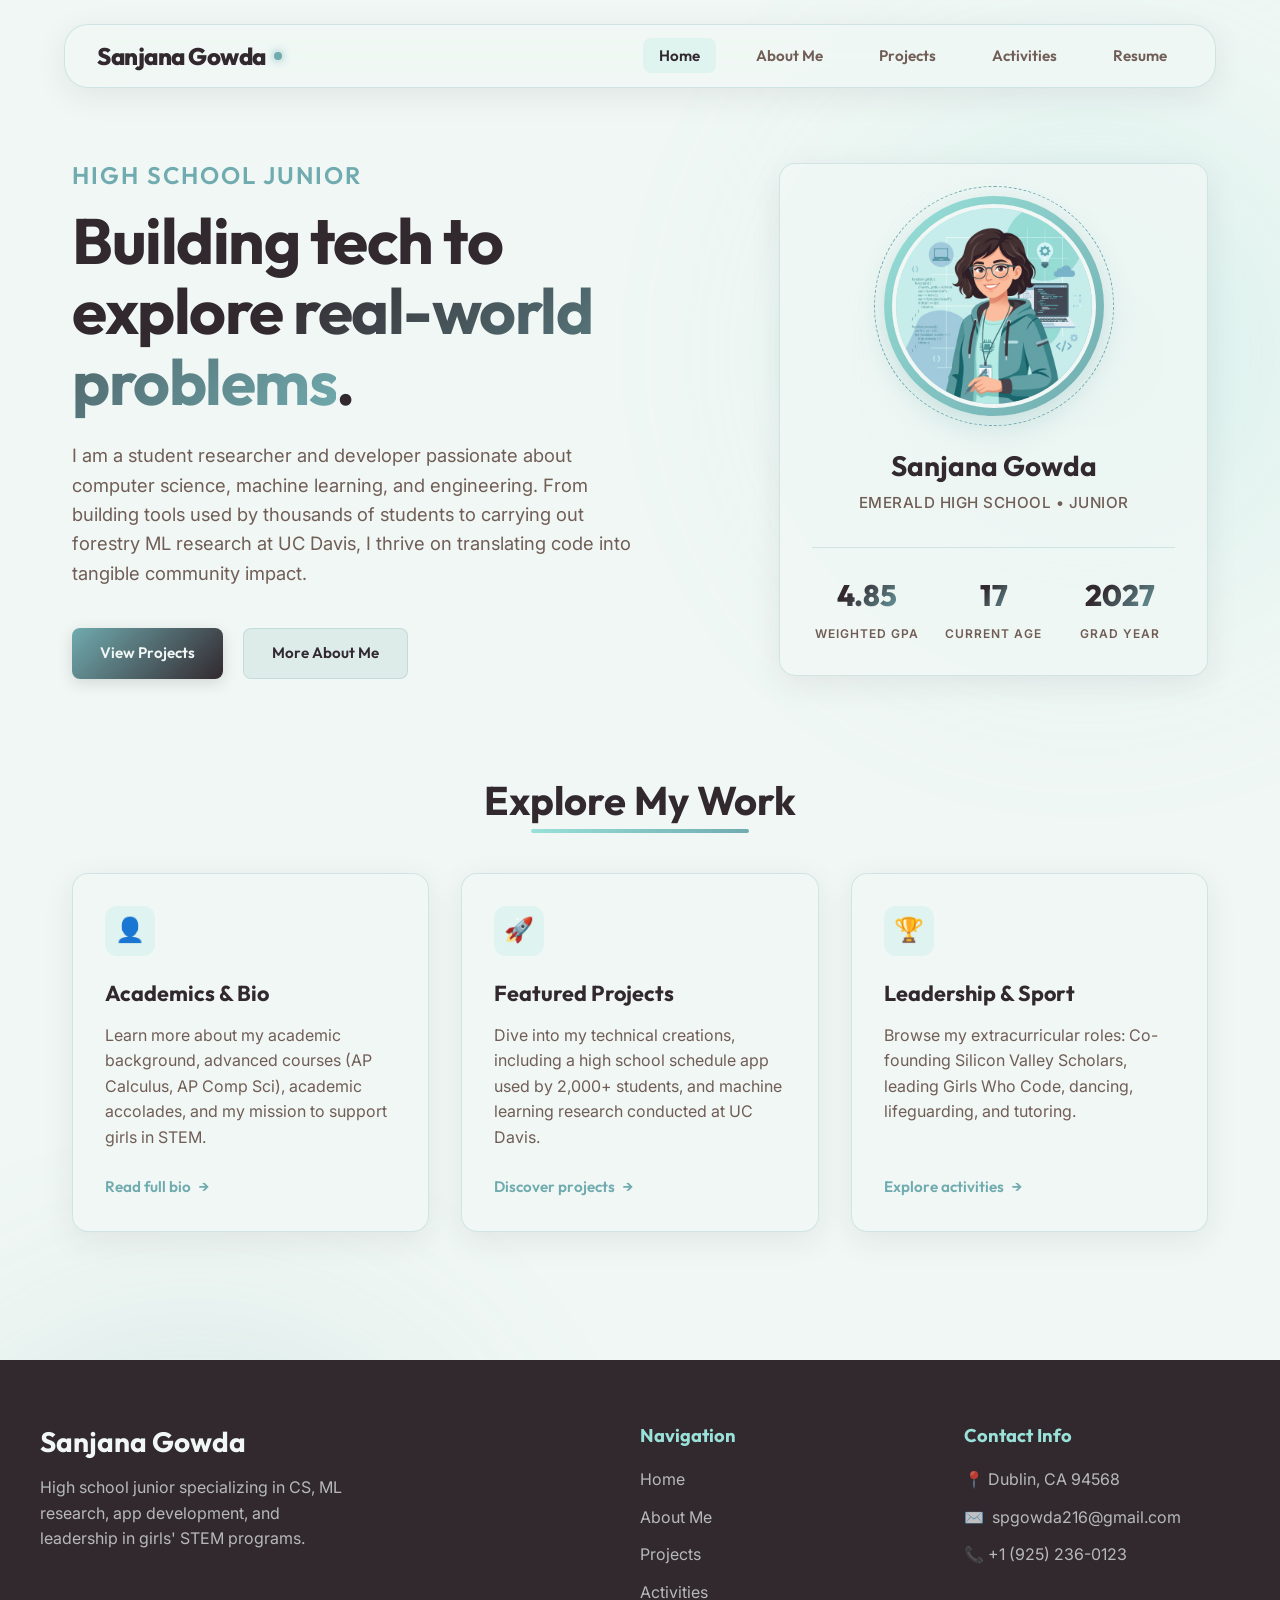
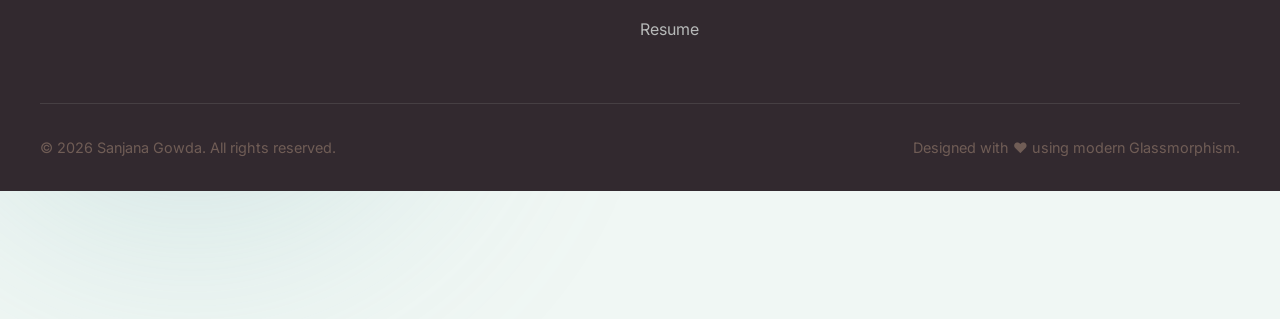
==== index.html @ c4681c08 "Initialize modern professional portfolio website with rubric-compliant pages and layout structures" ====
<!DOCTYPE html>
<html lang="en">
<head>
  <meta charset="UTF-8">
  <meta name="viewport" content="width=device-width, initial-scale=1.0">
  <title>Sanjana Gowda | Portfolio</title>
  <meta name="description" content="Sanjana Gowda's professional academic and computer science portfolio. Showcasing machine learning research, software apps, leadership, and accolades.">
  <link rel="stylesheet" href="css/style.css">
  <link rel="stylesheet" href="css/home.css">
</head>
<body>

  <!-- Navigation Bar -->
  <header class="header-nav" id="main-header">
    <a href="index.html" class="logo" id="logo-home">
      Sanjana Gowda<span class="logo-dot"></span>
    </a>
    <button class="nav-toggle" id="menu-toggle" aria-label="Toggle navigation menu">
      <span></span>
      <span></span>
      <span></span>
    </button>
    <ul class="nav-links" id="navigation-list">
      <li><a href="index.html" class="nav-link" id="nav-home">Home</a></li>
      <li><a href="about.html" class="nav-link" id="nav-about">About Me</a></li>
      <li><a href="projects.html" class="nav-link" id="nav-projects">Projects</a></li>
      <li><a href="activities.html" class="nav-link" id="nav-activities">Activities</a></li>
      <li><a href="resume.html" class="nav-link" id="nav-resume">Resume</a></li>
    </ul>
  </header>

  <!-- Main Content Container -->
  <main class="container" id="home-main-content">
    
    <!-- Hero & Stats Section -->
    <section class="hero-section animate-fade-in" id="hero-block">
      <div class="hero-content">
        <h2>High School Junior</h2>
        <h1>Building tech to explore <span>real-world problems</span>.</h1>
        <p class="hero-desc">
          I am a student researcher and developer passionate about computer science, machine learning, and engineering. From building tools used by thousands of students to carrying out forestry ML research at UC Davis, I thrive on translating code into tangible community impact.
        </p>
        <div class="hero-actions">
          <a href="projects.html" class="btn btn-primary" id="btn-explore-projects">View Projects</a>
          <a href="about.html" class="btn btn-secondary" id="btn-learn-about">More About Me</a>
        </div>
      </div>
      
      <div class="profile-showcase">
        <div class="glass-card profile-card" id="profile-details-card">
          <div class="profile-img-container">
            <img src="assets/avatar.png" alt="Sanjana Gowda" class="profile-img" id="img-avatar">
          </div>
          <h3 class="profile-title" id="txt-profile-name">Sanjana Gowda</h3>
          <p class="profile-subtitle" id="txt-profile-school">EMERALD HIGH SCHOOL • JUNIOR</p>
          
          <!-- Key Stats for Rubric Compliance -->
          <div class="stats-grid" id="profile-stats-container">
            <div class="stat-item">
              <span class="stat-val" id="stat-gpa">4.85</span>
              <span class="stat-label">Weighted GPA</span>
            </div>
            <div class="stat-item">
              <span class="stat-val" id="stat-age">17</span>
              <span class="stat-label">Current Age</span>
            </div>
            <div class="stat-item">
              <span class="stat-val" id="stat-grad">2027</span>
              <span class="stat-label">Grad Year</span>
            </div>
          </div>
        </div>
      </div>
    </section>

    <!-- Quick Sections Overview (Feature Cards) -->
    <section class="feature-section animate-fade-in" id="overview-grid-block" style="animation-delay: 0.2s;">
      <h2 class="section-title" id="overview-header">Explore My Work</h2>
      <div class="feature-grid">
        
        <!-- About Me Pathway Card -->
        <div class="glass-card feature-card" id="card-path-about">
          <div class="feature-icon">👤</div>
          <h3>Academics & Bio</h3>
          <p>
            Learn more about my academic background, advanced courses (AP Calculus, AP Comp Sci), academic accolades, and my mission to support girls in STEM.
          </p>
          <a href="about.html" class="feature-link" id="link-path-about">Read full bio <span>&rarr;</span></a>
        </div>

        <!-- Projects Pathway Card -->
        <div class="glass-card feature-card" id="card-path-projects">
          <div class="feature-icon">🚀</div>
          <h3>Featured Projects</h3>
          <p>
            Dive into my technical creations, including a high school schedule app used by 2,000+ students, and machine learning research conducted at UC Davis.
          </p>
          <a href="projects.html" class="feature-link" id="link-path-projects">Discover projects <span>&rarr;</span></a>
        </div>

        <!-- Activities Pathway Card -->
        <div class="glass-card feature-card" id="card-path-activities">
          <div class="feature-icon">🏆</div>
          <h3>Leadership & Sport</h3>
          <p>
            Browse my extracurricular roles: Co-founding Silicon Valley Scholars, leading Girls Who Code, dancing, lifeguarding, and tutoring.
          </p>
          <a href="activities.html" class="feature-link" id="link-path-activities">Explore activities <span>&rarr;</span></a>
        </div>

      </div>
    </section>

  </main>

  <!-- Footer Section -->
  <footer class="footer" id="main-footer">
    <div class="footer-content">
      <div class="footer-brand">
        <h3>Sanjana Gowda</h3>
        <p>High school junior specializing in CS, ML research, app development, and leadership in girls' STEM programs.</p>
      </div>
      <div class="footer-links">
        <h4>Navigation</h4>
        <ul>
          <li><a href="index.html">Home</a></li>
          <li><a href="about.html">About Me</a></li>
          <li><a href="projects.html">Projects</a></li>
          <li><a href="activities.html">Activities</a></li>
          <li><a href="resume.html">Resume</a></li>
        </ul>
      </div>
      <div class="footer-contact">
        <h4>Contact Info</h4>
        <p>📍 Dublin, CA 94568</p>
        <p>✉️ <a href="mailto:spgowda216@gmail.com">spgowda216@gmail.com</a></p>
        <p>📞 +1 (925) 236-0123</p>
      </div>
    </div>
    <div class="footer-bottom">
      <p>&copy; 2026 Sanjana Gowda. All rights reserved.</p>
      <p>Designed with ❤️ using modern Glassmorphism.</p>
    </div>
  </footer>

  <script src="js/main.js"></script>
</body>
</html>
---- css/style.css ----
@import url('https://fonts.googleapis.com/css2?family=Inter:wght@300;400;500;600;700&family=Outfit:wght@300;400;500;600;700;800&family=Fira+Code:wght@400;500&display=swap');

:root {
  /* Design Tokens from User Color Palette */
  --shadow-grey: #32292F;
  --pearl-aqua: #99E1D9;
  --mint-cream: #F0F7F4;
  --tropical-teal: #70ABAF;
  --taupe-grey: #705D56;

  /* Semantic Color Mapping */
  --bg-primary: var(--mint-cream);
  --bg-dark: var(--shadow-grey);
  --text-primary: var(--shadow-grey);
  --text-secondary: var(--taupe-grey);
  --text-light: var(--mint-cream);
  --accent: var(--pearl-aqua);
  --accent-dark: var(--tropical-teal);
  
  /* Glassmorphism Variables */
  --glass-bg: rgba(240, 247, 244, 0.75);
  --glass-bg-hover: rgba(240, 247, 244, 0.9);
  --glass-border: rgba(112, 171, 175, 0.25);
  --glass-shadow: rgba(50, 41, 47, 0.08);
  --card-shadow: 0 8px 32px 0 var(--glass-shadow);
  
  /* Layout & Animation Variables */
  --max-width: 1200px;
  --radius-sm: 8px;
  --radius-md: 16px;
  --radius-lg: 24px;
  --transition: all 0.35s cubic-bezier(0.25, 0.8, 0.25, 1);
  --transition-fast: all 0.2s ease;
}

/* Base Reset & Styles */
*, *::before, *::after {
  box-sizing: border-box;
  margin: 0;
  padding: 0;
}

html {
  scroll-behavior: smooth;
  font-size: 16px;
}

body {
  font-family: 'Inter', sans-serif;
  background-color: var(--bg-primary);
  color: var(--text-primary);
  min-height: 100vh;
  line-height: 1.6;
  overflow-x: hidden;
  position: relative;
}

/* Ambient Radial Background Blobs */
body::before, body::after {
  content: '';
  position: absolute;
  width: 50vw;
  height: 50vw;
  border-radius: 50%;
  z-index: -2;
  filter: blur(120px);
  opacity: 0.45;
  pointer-events: none;
}

body::before {
  top: -10vw;
  right: -10vw;
  background: radial-gradient(circle, var(--pearl-aqua) 0%, transparent 70%);
}

body::after {
  bottom: -10vw;
  left: -10vw;
  background: radial-gradient(circle, var(--tropical-teal) 0%, transparent 70%);
}

/* Typography */
h1, h2, h3, h4, h5, h6 {
  font-family: 'Outfit', sans-serif;
  color: var(--text-primary);
  font-weight: 700;
  line-height: 1.25;
}

p {
  color: var(--text-secondary);
  font-weight: 400;
}

a {
  color: inherit;
  text-decoration: none;
  transition: var(--transition-fast);
}

/* Reusable Glass Card Component */
.glass-card {
  background: var(--glass-bg);
  backdrop-filter: blur(16px);
  -webkit-backdrop-filter: blur(16px);
  border: 1px solid var(--glass-border);
  border-radius: var(--radius-md);
  box-shadow: var(--card-shadow);
  padding: 2rem;
  transition: var(--transition);
}

.glass-card:hover {
  transform: translateY(-5px);
  border-color: rgba(112, 171, 175, 0.4);
  box-shadow: 0 12px 40px 0 rgba(50, 41, 47, 0.12);
  background: var(--glass-bg-hover);
}

/* Glass Header / Navigation */
.header-nav {
  position: fixed;
  top: 1.5rem;
  left: 50%;
  transform: translateX(-50%);
  width: 90%;
  max-width: var(--max-width);
  z-index: 1000;
  background: rgba(240, 247, 244, 0.65);
  backdrop-filter: blur(20px);
  -webkit-backdrop-filter: blur(20px);
  border: 1px solid var(--glass-border);
  border-radius: var(--radius-lg);
  box-shadow: var(--card-shadow);
  padding: 0.75rem 2rem;
  display: flex;
  justify-content: space-between;
  align-items: center;
  transition: var(--transition);
}

.header-nav.scrolled {
  top: 0.75rem;
  padding: 0.5rem 1.5rem;
  background: rgba(240, 247, 244, 0.85);
  box-shadow: 0 10px 30px rgba(50, 41, 47, 0.1);
}

.logo {
  font-family: 'Outfit', sans-serif;
  font-size: 1.5rem;
  font-weight: 800;
  letter-spacing: -0.5px;
  display: flex;
  align-items: center;
  gap: 0.5rem;
  color: var(--text-primary);
}

.logo-dot {
  width: 8px;
  height: 8px;
  background-color: var(--accent-dark);
  border-radius: 50%;
  box-shadow: 0 0 10px var(--accent-dark);
  display: inline-block;
  animation: glow 2s infinite alternate;
}

.nav-links {
  display: flex;
  gap: 1.5rem;
  list-style: none;
  align-items: center;
}

.nav-link {
  font-family: 'Outfit', sans-serif;
  font-weight: 600;
  font-size: 0.95rem;
  padding: 0.5rem 1rem;
  border-radius: var(--radius-sm);
  color: var(--text-secondary);
  position: relative;
  transition: var(--transition);
}

.nav-link:hover, .nav-link.active {
  color: var(--text-primary);
  background: rgba(153, 225, 217, 0.2);
}

/* Mobile Nav Toggle */
.nav-toggle {
  display: none;
  background: none;
  border: none;
  cursor: pointer;
  padding: 0.5rem;
  position: relative;
  z-index: 1001;
}

.nav-toggle span {
  display: block;
  width: 25px;
  height: 2px;
  background: var(--text-primary);
  margin: 5px 0;
  transition: var(--transition);
}

/* Global Content Layout */
.container {
  max-width: var(--max-width);
  margin: 8rem auto 4rem auto;
  padding: 0 2rem;
}

.section-title {
  font-size: 2.5rem;
  margin-bottom: 3rem;
  text-align: center;
  position: relative;
  display: inline-block;
  left: 50%;
  transform: translateX(-50%);
}

.section-title::after {
  content: '';
  position: absolute;
  bottom: -8px;
  left: 15%;
  width: 70%;
  height: 4px;
  background: linear-gradient(90deg, var(--accent) 0%, var(--accent-dark) 100%);
  border-radius: 2px;
}

/* Reusable UI Buttons */
.btn {
  display: inline-flex;
  align-items: center;
  justify-content: center;
  gap: 0.5rem;
  padding: 0.75rem 1.75rem;
  font-family: 'Outfit', sans-serif;
  font-weight: 600;
  border-radius: var(--radius-sm);
  cursor: pointer;
  transition: var(--transition);
  font-size: 0.95rem;
  border: none;
}

.btn-primary {
  background: linear-gradient(135deg, var(--accent-dark) 0%, var(--shadow-grey) 100%);
  color: var(--text-light);
  box-shadow: 0 4px 15px rgba(50, 41, 47, 0.15);
}

.btn-primary:hover {
  transform: translateY(-2px);
  box-shadow: 0 6px 20px rgba(50, 41, 47, 0.25);
  background: linear-gradient(135deg, var(--shadow-grey) 0%, var(--accent-dark) 100%);
}

.btn-secondary {
  background: rgba(112, 171, 175, 0.15);
  border: 1px solid var(--glass-border);
  color: var(--text-primary);
}

.btn-secondary:hover {
  background: rgba(112, 171, 175, 0.25);
  transform: translateY(-2px);
}

/* Badge System */
.badge {
  display: inline-flex;
  align-items: center;
  gap: 0.35rem;
  padding: 0.35rem 0.85rem;
  background: rgba(112, 171, 175, 0.15);
  border: 1px solid rgba(112, 171, 175, 0.3);
  color: var(--text-primary);
  border-radius: 50px;
  font-size: 0.8rem;
  font-weight: 600;
  font-family: 'Outfit', sans-serif;
}

.badge-accent {
  background: rgba(153, 225, 217, 0.25);
  border-color: rgba(153, 225, 217, 0.5);
  color: var(--text-primary);
}

/* Footer Section */
.footer {
  background-color: var(--bg-dark);
  color: var(--text-light);
  padding: 4rem 2rem 2rem 2rem;
  margin-top: 6rem;
  position: relative;
}

.footer-content {
  max-width: var(--max-width);
  margin: 0 auto;
  display: grid;
  grid-template-columns: 2fr 1fr 1fr;
  gap: 3rem;
  margin-bottom: 3rem;
}

.footer-brand h3 {
  color: var(--text-light);
  font-size: 1.75rem;
  margin-bottom: 1rem;
}

.footer-brand p {
  color: rgba(240, 247, 244, 0.7);
  max-width: 320px;
}

.footer-links h4, .footer-contact h4 {
  color: var(--accent);
  font-size: 1.15rem;
  margin-bottom: 1.25rem;
}

.footer-links ul {
  list-style: none;
}

.footer-links li {
  margin-bottom: 0.75rem;
}

.footer-links a {
  color: rgba(240, 247, 244, 0.7);
}

.footer-links a:hover {
  color: var(--accent);
  padding-left: 5px;
}

.footer-contact p {
  color: rgba(240, 247, 244, 0.7);
  margin-bottom: 0.75rem;
  display: flex;
  align-items: center;
  gap: 0.5rem;
}

.footer-contact a:hover {
  color: var(--accent);
}

.footer-bottom {
  max-width: var(--max-width);
  margin: 0 auto;
  border-top: 1px solid rgba(240, 247, 244, 0.1);
  padding-top: 2rem;
  display: flex;
  justify-content: space-between;
  align-items: center;
  font-size: 0.9rem;
  color: rgba(240, 247, 244, 0.5);
}

/* Animations */
@keyframes glow {
  0% {
    box-shadow: 0 0 5px var(--accent-dark);
  }
  100% {
    box-shadow: 0 0 15px var(--accent), 0 0 25px var(--accent-dark);
  }
}

@keyframes fadeIn {
  from { opacity: 0; transform: translateY(20px); }
  to { opacity: 1; transform: translateY(0); }
}

.animate-fade-in {
  animation: fadeIn 0.8s cubic-bezier(0.25, 0.8, 0.25, 1) forwards;
}

/* Media Queries for Responsiveness */
@media (max-width: 992px) {
  .footer-content {
    grid-template-columns: 1fr 1fr;
  }
}

@media (max-width: 768px) {
  html {
    font-size: 15px;
  }
  
  .header-nav {
    padding: 0.75rem 1.5rem;
  }
  
  .nav-links {
    position: fixed;
    top: 5rem;
    left: 50%;
    transform: translateX(-50%) translateY(-20px);
    width: 90%;
    background: rgba(240, 247, 244, 0.95);
    backdrop-filter: blur(20px);
    border: 1px solid var(--glass-border);
    border-radius: var(--radius-md);
    flex-direction: column;
    padding: 2rem;
    gap: 1rem;
    opacity: 0;
    visibility: hidden;
    pointer-events: none;
    transition: var(--transition);
    box-shadow: var(--card-shadow);
  }
  
  .nav-links.active {
    opacity: 1;
    visibility: visible;
    pointer-events: auto;
    transform: translateX(-50%) translateY(0);
  }
  
  .nav-toggle {
    display: block;
  }
  
  .nav-toggle.active span:nth-child(1) {
    transform: rotate(45deg) translate(5px, 5px);
  }
  
  .nav-toggle.active span:nth-child(2) {
    opacity: 0;
  }
  
  .nav-toggle.active span:nth-child(3) {
    transform: rotate(-45deg) translate(5px, -5px);
  }
  
  .footer-content {
    grid-template-columns: 1fr;
    gap: 2rem;
  }
  
  .footer-bottom {
    flex-direction: column;
    gap: 1rem;
    text-align: center;
  }
}
---- css/home.css ----
/* Home Page Specific Styles */

.hero-section {
  display: grid;
  grid-template-columns: 1.2fr 0.8fr;
  gap: 4rem;
  align-items: center;
  margin-top: 10rem;
  margin-bottom: 6rem;
}

.hero-content h2 {
  font-size: 1.5rem;
  color: var(--accent-dark);
  font-weight: 600;
  text-transform: uppercase;
  letter-spacing: 2px;
  margin-bottom: 1rem;
}

.hero-content h1 {
  font-size: 4rem;
  line-height: 1.1;
  margin-bottom: 1.5rem;
  letter-spacing: -1.5px;
}

.hero-content h1 span {
  background: linear-gradient(135deg, var(--text-primary) 0%, var(--accent-dark) 100%);
  -webkit-background-clip: text;
  -webkit-text-fill-color: transparent;
}

.hero-desc {
  font-size: 1.15rem;
  margin-bottom: 2.5rem;
  max-width: 580px;
}

.hero-actions {
  display: flex;
  gap: 1.25rem;
}

/* Profile Card with stats (GPA, Age, Graduation) */
.profile-showcase {
  position: relative;
}

.profile-card {
  text-align: center;
  position: relative;
  overflow: visible;
}

.profile-img-container {
  width: 220px;
  height: 220px;
  margin: 0 auto 2rem auto;
  border-radius: 50%;
  padding: 8px;
  background: linear-gradient(135deg, var(--pearl-aqua) 0%, var(--tropical-teal) 100%);
  box-shadow: 0 10px 30px rgba(112, 171, 175, 0.3);
  position: relative;
}

.profile-img-container::before {
  content: '';
  position: absolute;
  top: -10px;
  left: -10px;
  right: -10px;
  bottom: -10px;
  border-radius: 50%;
  border: 1px dashed var(--tropical-teal);
  animation: rotateDashed 20s linear infinite;
}

.profile-img {
  width: 100%;
  height: 100%;
  border-radius: 50%;
  object-fit: cover;
  background-color: var(--mint-cream);
  border: 4px solid var(--mint-cream);
}

.profile-title {
  font-size: 1.75rem;
  margin-bottom: 0.5rem;
}

.profile-subtitle {
  color: var(--text-secondary);
  font-size: 0.95rem;
  margin-bottom: 2rem;
  font-weight: 500;
  letter-spacing: 0.5px;
}

/* Stats Row */
.stats-grid {
  display: grid;
  grid-template-columns: repeat(3, 1fr);
  gap: 1rem;
  border-top: 1px solid var(--glass-border);
  padding-top: 1.5rem;
}

.stat-item {
  display: flex;
  flex-direction: column;
  align-items: center;
}

.stat-val {
  font-family: 'Outfit', sans-serif;
  font-size: 1.85rem;
  font-weight: 800;
  color: var(--text-primary);
  background: linear-gradient(135deg, var(--text-primary) 30%, var(--accent-dark) 100%);
  -webkit-background-clip: text;
  -webkit-text-fill-color: transparent;
}

.stat-label {
  font-size: 0.75rem;
  color: var(--text-secondary);
  text-transform: uppercase;
  letter-spacing: 1px;
  font-weight: 600;
  margin-top: 0.25rem;
}

/* Feature grid linking sections */
.feature-section {
  margin-bottom: 8rem;
}

.feature-grid {
  display: grid;
  grid-template-columns: repeat(auto-fit, minmax(320px, 1fr));
  gap: 2rem;
}

.feature-card {
  display: flex;
  flex-direction: column;
  height: 100%;
}

.feature-icon {
  width: 50px;
  height: 50px;
  border-radius: 12px;
  background: rgba(153, 225, 217, 0.2);
  display: flex;
  align-items: center;
  justify-content: center;
  color: var(--accent-dark);
  font-size: 1.5rem;
  margin-bottom: 1.5rem;
}

.feature-card h3 {
  font-size: 1.35rem;
  margin-bottom: 1rem;
}

.feature-card p {
  margin-bottom: 1.5rem;
  flex-grow: 1;
}

.feature-link {
  display: inline-flex;
  align-items: center;
  gap: 0.5rem;
  font-weight: 600;
  color: var(--accent-dark);
  font-family: 'Outfit', sans-serif;
  font-size: 0.95rem;
}

.feature-link span {
  transition: transform 0.2s ease;
}

.feature-card:hover .feature-link span {
  transform: translateX(5px);
}

@keyframes rotateDashed {
  from { transform: rotate(0deg); }
  to { transform: rotate(360deg); }
}

/* Responsive adjustments */
@media (max-width: 992px) {
  .hero-section {
    grid-template-columns: 1fr;
    gap: 3rem;
    text-align: center;
  }
  
  .hero-desc {
    margin-left: auto;
    margin-right: auto;
  }
  
  .hero-actions {
    justify-content: center;
  }
}
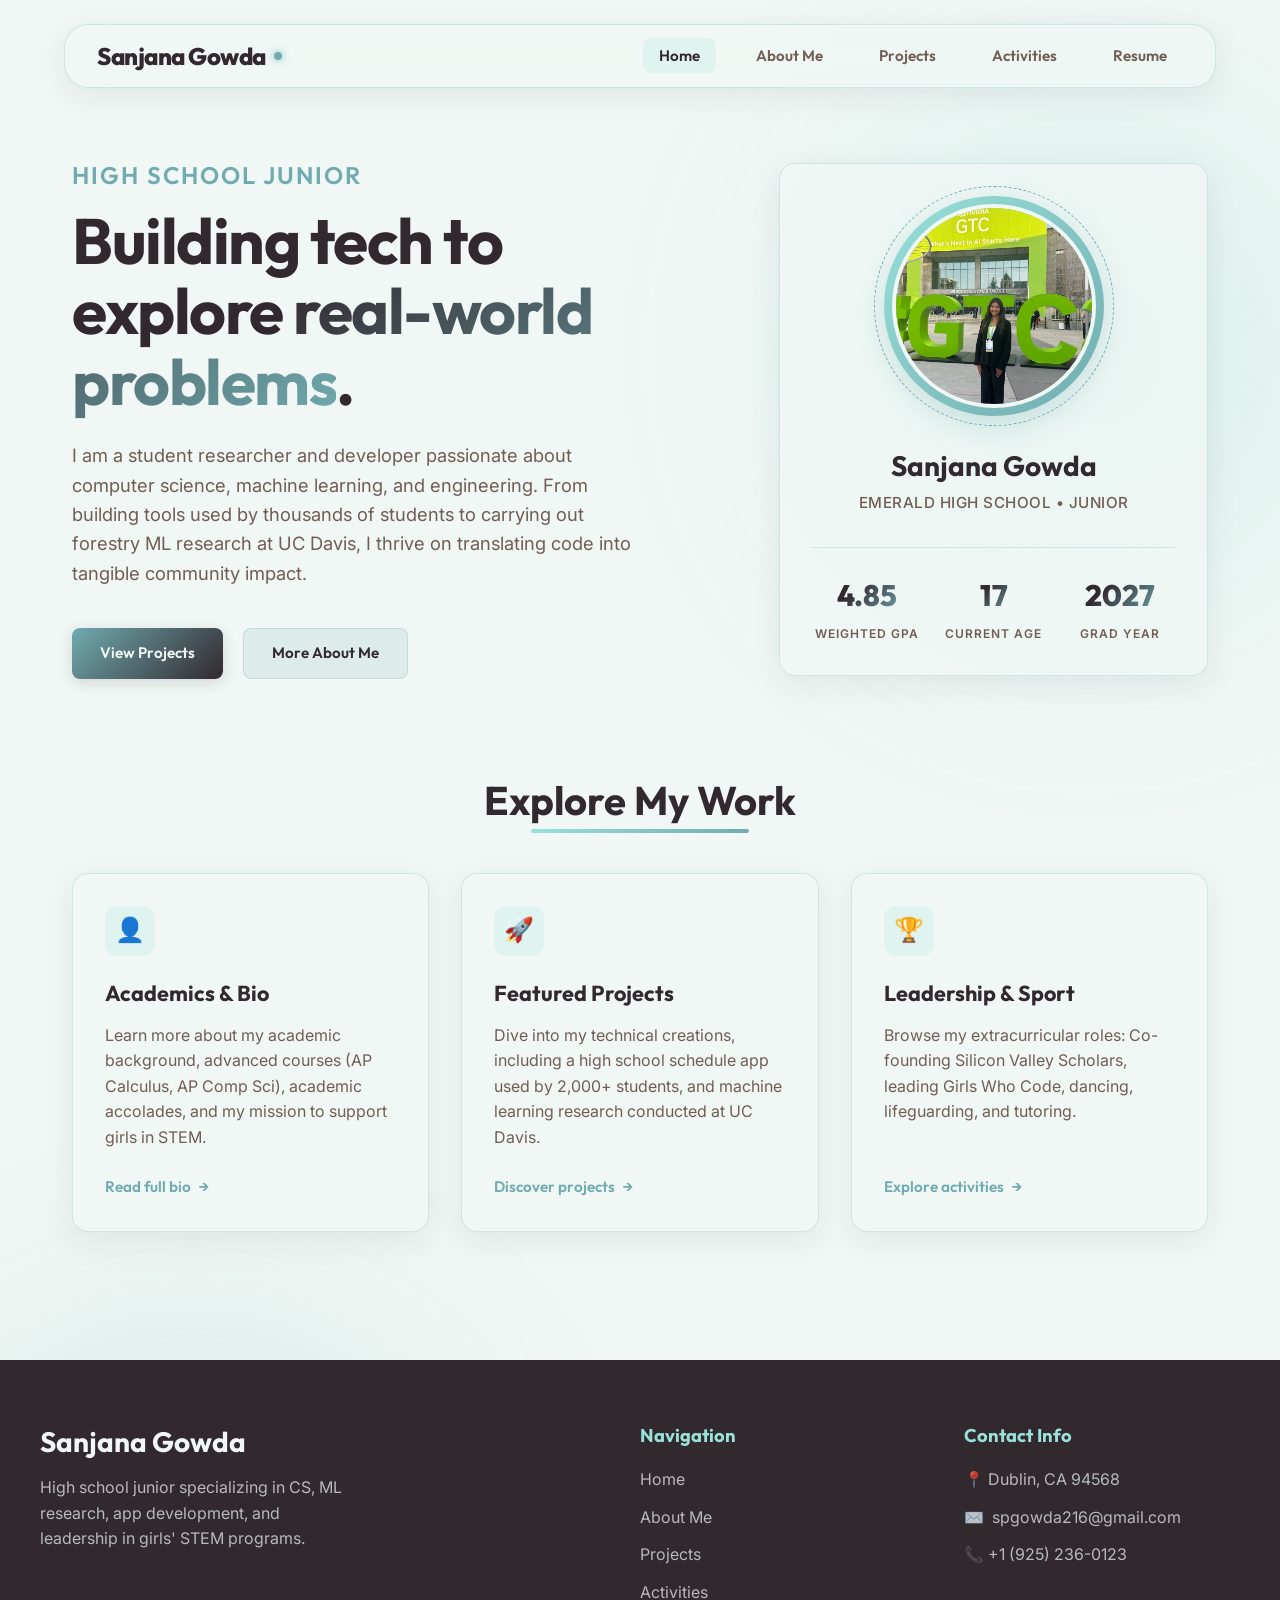
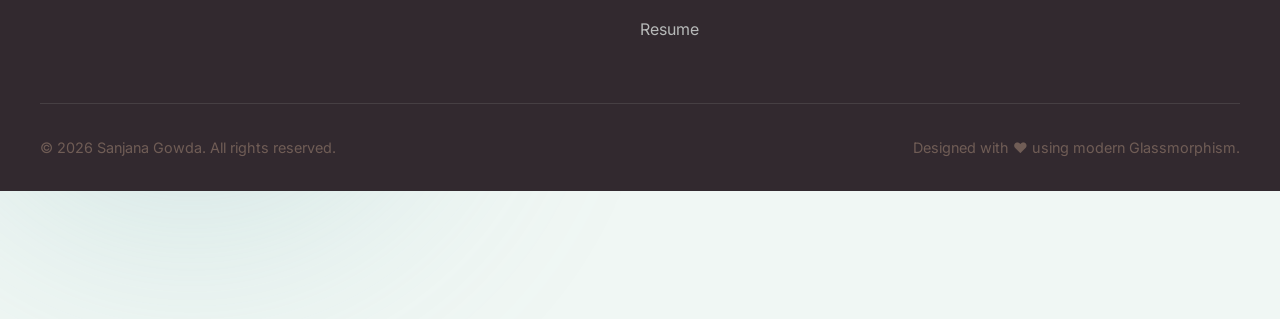
==== commit e0d31e43: "Update profile picture to actual photo from NVIDIA GTC conference" ====
--- a/index.html
+++ b/index.html
@@ -49,7 +49,7 @@
       <div class="profile-showcase">
         <div class="glass-card profile-card" id="profile-details-card">
           <div class="profile-img-container">
-            <img src="assets/avatar.png" alt="Sanjana Gowda" class="profile-img" id="img-avatar">
+            <img src="assets/profile.jpg" alt="Sanjana Gowda" class="profile-img" id="img-avatar">
           </div>
           <h3 class="profile-title" id="txt-profile-name">Sanjana Gowda</h3>
           <p class="profile-subtitle" id="txt-profile-school">EMERALD HIGH SCHOOL • JUNIOR</p>
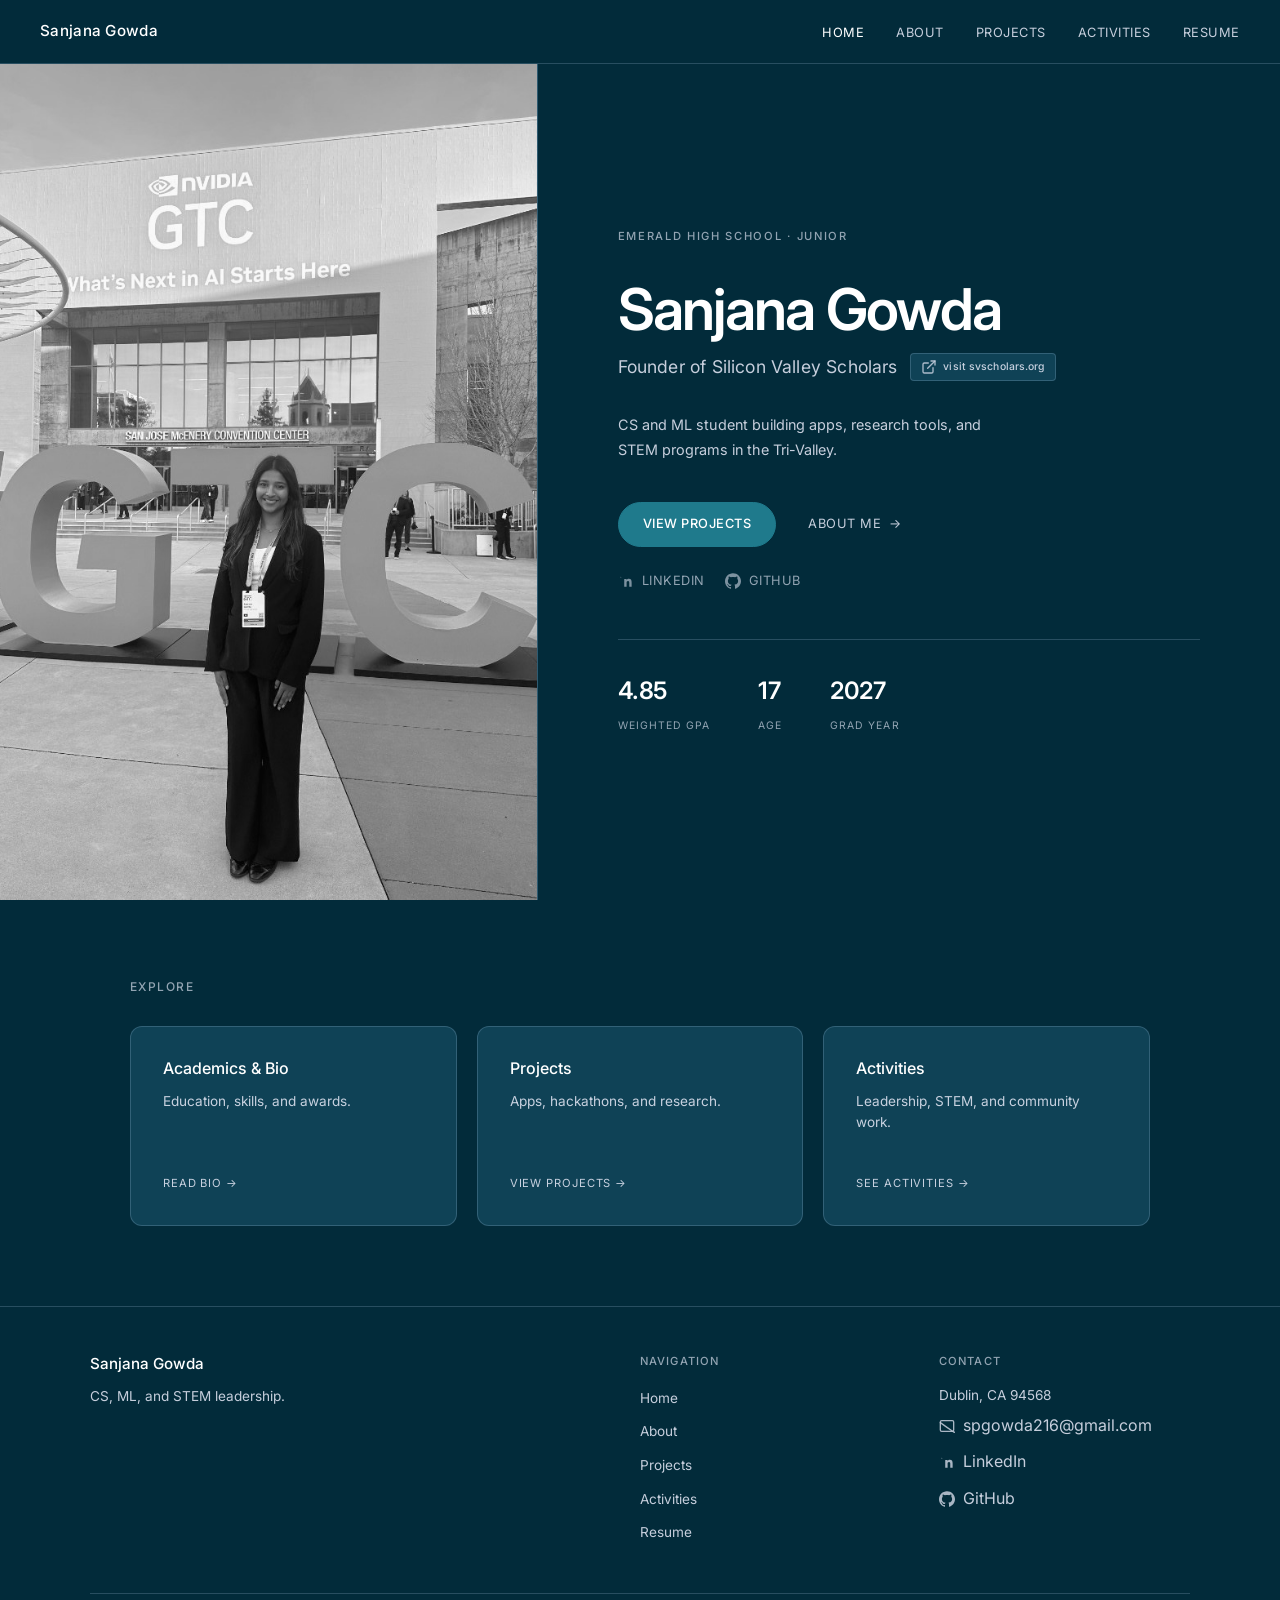
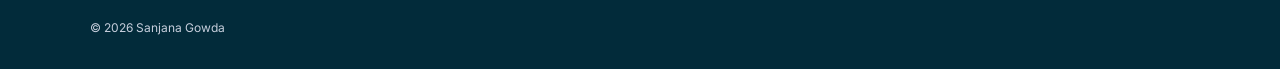
==== commit c3e71f1a: "Refresh portfolio content, styling, and project assets. Update all pages with streamlined copy, new " ====
--- a/index.html
+++ b/index.html
@@ -6,15 +6,13 @@
   <title>Sanjana Gowda | Portfolio</title>
   <meta name="description" content="Sanjana Gowda's professional academic and computer science portfolio. Showcasing machine learning research, software apps, leadership, and accolades.">
   <link rel="stylesheet" href="css/style.css">
+  <link rel="stylesheet" href="css/icons.css">
   <link rel="stylesheet" href="css/home.css">
 </head>
-<body>
+<body class="home-page">
 
-  <!-- Navigation Bar -->
   <header class="header-nav" id="main-header">
-    <a href="index.html" class="logo" id="logo-home">
-      Sanjana Gowda<span class="logo-dot"></span>
-    </a>
+    <a href="index.html" class="logo" id="logo-home">Sanjana Gowda</a>
     <button class="nav-toggle" id="menu-toggle" aria-label="Toggle navigation menu">
       <span></span>
       <span></span>
@@ -22,124 +20,144 @@
     </button>
     <ul class="nav-links" id="navigation-list">
       <li><a href="index.html" class="nav-link" id="nav-home">Home</a></li>
-      <li><a href="about.html" class="nav-link" id="nav-about">About Me</a></li>
+      <li><a href="about.html" class="nav-link" id="nav-about">About</a></li>
       <li><a href="projects.html" class="nav-link" id="nav-projects">Projects</a></li>
       <li><a href="activities.html" class="nav-link" id="nav-activities">Activities</a></li>
       <li><a href="resume.html" class="nav-link" id="nav-resume">Resume</a></li>
     </ul>
   </header>
 
-  <!-- Main Content Container -->
-  <main class="container" id="home-main-content">
-    
-    <!-- Hero & Stats Section -->
-    <section class="hero-section animate-fade-in" id="hero-block">
-      <div class="hero-content">
-        <h2>High School Junior</h2>
-        <h1>Building tech to explore <span>real-world problems</span>.</h1>
+  <main id="home-main-content">
+
+    <section class="hero-split" id="hero-block">
+      <div class="hero-photo">
+        <img src="assets/profile.png" alt="Sanjana Gowda" id="img-avatar"
+             onerror="this.style.display='none'; document.getElementById('photo-placeholder').style.display='flex';">
+        <div class="hero-photo-placeholder" id="photo-placeholder" style="display:none;">Photo: assets/profile.png</div>
+      </div>
+
+      <div class="hero-content-panel">
+        <p class="hero-eyebrow" id="txt-profile-school">Emerald High School · Junior</p>
+
+        <div class="hero-heading">
+          <h1>Sanjana Gowda</h1>
+          <p class="hero-tagline">
+            Founder of Silicon Valley Scholars
+            <a href="http://svscholars.org" target="_blank" rel="noopener" class="hero-tagline-btn link-with-icon">
+              <svg class="link-icon" viewBox="0 0 24 24" fill="none" stroke="currentColor" stroke-width="2" stroke-linecap="round" stroke-linejoin="round" aria-hidden="true"><path d="M18 13v6a2 2 0 0 1-2 2H5a2 2 0 0 1-2-2V8a2 2 0 0 1 2-2h6"/><polyline points="15 3 21 3 21 9"/><line x1="10" y1="14" x2="21" y2="3"/></svg>
+              visit svscholars.org
+            </a>
+          </p>
+        </div>
+
         <p class="hero-desc">
-          I am a student researcher and developer passionate about computer science, machine learning, and engineering. From building tools used by thousands of students to carrying out forestry ML research at UC Davis, I thrive on translating code into tangible community impact.
+          CS and ML student building apps, research tools, and STEM programs in the Tri-Valley.
         </p>
+
         <div class="hero-actions">
           <a href="projects.html" class="btn btn-primary" id="btn-explore-projects">View Projects</a>
-          <a href="about.html" class="btn btn-secondary" id="btn-learn-about">More About Me</a>
+          <a href="about.html" class="hero-link" id="btn-learn-about">About Me <span class="arrow">&rarr;</span></a>
         </div>
-      </div>
-      
-      <div class="profile-showcase">
-        <div class="glass-card profile-card" id="profile-details-card">
-          <div class="profile-img-container">
-            <img src="assets/profile.jpg" alt="Sanjana Gowda" class="profile-img" id="img-avatar">
+
+        <div class="hero-social">
+          <a href="https://www.linkedin.com/in/sanjana-gowda-636a73354" target="_blank" rel="noopener" class="link-with-icon">
+            <svg class="link-icon" viewBox="0 0 24 24" fill="currentColor" aria-hidden="true"><path d="M20.447 20.452h-3.554v-5.569c0-1.328-.027-3.037-1.852-3.037-1.853 0-2.136 1.445-2.136 2.939v5.667H9.351V9h3.414v1.561h.046c.477-.9 1.637-1.85 3.37-1.85 3.601 0 4.267 2.37 4.267 5.455v6.286zM5.337 7.433a2 2 0 0 1-2.063-2.065 0-1.138.92-2.063 2.063-2.063 1.14 0 2.064.925 2.064 2.063 0 1.139-.925 2.065-2.064 2.065zm1.782 13.019H3.555V9h3.564v11.452zM22.225 0H1.771C.792 0 0 .774 0 1.729v20.542C0 23.227.792 24 1.771 24h20.451C23.2 24 24 23.227 24 22.271V1.729C24 .774 23.2 0 22.222 0h.003z"/></svg>
+            LinkedIn
+          </a>
+          <a href="https://github.com/sanjugowda216" target="_blank" rel="noopener" class="link-with-icon">
+            <svg class="link-icon" viewBox="0 0 24 24" fill="currentColor" aria-hidden="true"><path d="M12 .297c-6.63 0-12 5.373-12 12 0 5.303 3.438 9.8 8.205 11.385.6.113.82-.258.82-.577 0-.285-.01-1.04-.015-2.04-3.338.724-4.042-1.61-4.042-1.61C4.422 18.07 3.633 17.7 3.633 17.7c-1.087-.744.084-.729.084-.729 1.205.084 1.838 1.236 1.838 1.236 1.07 1.835 2.809 1.305 3.495.997.107-.775.418-1.305.762-1.604-2.665-.305-5.467-1.334-5.467-5.931 0-1.311.469-2.381 1.236-3.221-.124-.303-.535-1.524.117-3.176 0 0 1.008-.322 3.301 1.23.957-.266 1.983-.399 3.003-.404 1.02.005 2.047.138 3.006.404 2.291-1.552 3.297-1.23 3.297-1.23.653 1.653.242 2.874.118 3.176.77.84 1.235 1.911 1.235 3.221 0 4.609-2.807 5.624-5.479 5.921.43.372.823 1.102.823 2.222v3.293c0 .319.192.694.801.576 4.765-1.589 8.199-6.086 8.199-11.386 0-6.627-5.373-12-12-12"/></svg>
+            GitHub
+          </a>
+        </div>
+
+        <div class="hero-stats" id="profile-stats-container">
+          <div class="hero-stat">
+            <span class="val" id="stat-gpa">4.85</span>
+            <span class="label">Weighted GPA</span>
           </div>
-          <h3 class="profile-title" id="txt-profile-name">Sanjana Gowda</h3>
-          <p class="profile-subtitle" id="txt-profile-school">EMERALD HIGH SCHOOL • JUNIOR</p>
-          
-          <!-- Key Stats for Rubric Compliance -->
-          <div class="stats-grid" id="profile-stats-container">
-            <div class="stat-item">
-              <span class="stat-val" id="stat-gpa">4.85</span>
-              <span class="stat-label">Weighted GPA</span>
-            </div>
-            <div class="stat-item">
-              <span class="stat-val" id="stat-age">17</span>
-              <span class="stat-label">Current Age</span>
-            </div>
-            <div class="stat-item">
-              <span class="stat-val" id="stat-grad">2027</span>
-              <span class="stat-label">Grad Year</span>
-            </div>
+          <div class="hero-stat">
+            <span class="val" id="stat-age">17</span>
+            <span class="label">Age</span>
+          </div>
+          <div class="hero-stat">
+            <span class="val" id="stat-grad">2027</span>
+            <span class="label">Grad Year</span>
           </div>
         </div>
+
       </div>
     </section>
 
-    <!-- Quick Sections Overview (Feature Cards) -->
-    <section class="feature-section animate-fade-in" id="overview-grid-block" style="animation-delay: 0.2s;">
-      <h2 class="section-title" id="overview-header">Explore My Work</h2>
-      <div class="feature-grid">
-        
-        <!-- About Me Pathway Card -->
-        <div class="glass-card feature-card" id="card-path-about">
-          <div class="feature-icon">👤</div>
+    <section class="explore-section" id="overview-grid-block">
+      <h2 class="section-title" id="overview-header">Explore</h2>
+      <div class="explore-grid">
+
+        <a href="about.html" class="explore-card" id="card-path-about">
           <h3>Academics & Bio</h3>
-          <p>
-            Learn more about my academic background, advanced courses (AP Calculus, AP Comp Sci), academic accolades, and my mission to support girls in STEM.
-          </p>
-          <a href="about.html" class="feature-link" id="link-path-about">Read full bio <span>&rarr;</span></a>
-        </div>
+          <p>Education, skills, and awards.</p>
+          <span class="link">Read bio &rarr;</span>
+        </a>
 
-        <!-- Projects Pathway Card -->
-        <div class="glass-card feature-card" id="card-path-projects">
-          <div class="feature-icon">🚀</div>
-          <h3>Featured Projects</h3>
-          <p>
-            Dive into my technical creations, including a high school schedule app used by 2,000+ students, and machine learning research conducted at UC Davis.
-          </p>
-          <a href="projects.html" class="feature-link" id="link-path-projects">Discover projects <span>&rarr;</span></a>
-        </div>
+        <a href="projects.html" class="explore-card" id="card-path-projects">
+          <h3>Projects</h3>
+          <p>Apps, hackathons, and research.</p>
+          <span class="link">View projects &rarr;</span>
+        </a>
 
-        <!-- Activities Pathway Card -->
-        <div class="glass-card feature-card" id="card-path-activities">
-          <div class="feature-icon">🏆</div>
-          <h3>Leadership & Sport</h3>
-          <p>
-            Browse my extracurricular roles: Co-founding Silicon Valley Scholars, leading Girls Who Code, dancing, lifeguarding, and tutoring.
-          </p>
-          <a href="activities.html" class="feature-link" id="link-path-activities">Explore activities <span>&rarr;</span></a>
-        </div>
+        <a href="activities.html" class="explore-card" id="card-path-activities">
+          <h3>Activities</h3>
+          <p>Leadership, STEM, and community work.</p>
+          <span class="link">See activities &rarr;</span>
+        </a>
 
       </div>
     </section>
 
   </main>
 
-  <!-- Footer Section -->
   <footer class="footer" id="main-footer">
     <div class="footer-content">
       <div class="footer-brand">
         <h3>Sanjana Gowda</h3>
-        <p>High school junior specializing in CS, ML research, app development, and leadership in girls' STEM programs.</p>
+        <p>CS, ML, and STEM leadership.</p>
       </div>
       <div class="footer-links">
         <h4>Navigation</h4>
         <ul>
           <li><a href="index.html">Home</a></li>
-          <li><a href="about.html">About Me</a></li>
+          <li><a href="about.html">About</a></li>
           <li><a href="projects.html">Projects</a></li>
           <li><a href="activities.html">Activities</a></li>
           <li><a href="resume.html">Resume</a></li>
         </ul>
       </div>
       <div class="footer-contact">
-        <h4>Contact Info</h4>
-        <p>📍 Dublin, CA 94568</p>
-        <p>✉️ <a href="mailto:spgowda216@gmail.com">spgowda216@gmail.com</a></p>
-        <p>📞 +1 (925) 236-0123</p>
+        <h4>Contact</h4>
+        <p>Dublin, CA 94568</p>
+        <ul class="contact-links">
+          <li>
+            <a href="mailto:spgowda216@gmail.com" class="link-with-icon">
+              <svg class="link-icon" viewBox="0 0 24 24" fill="none" stroke="currentColor" stroke-width="2" stroke-linecap="round" stroke-linejoin="round" aria-hidden="true"><rect x="2" y="4" width="20" height="16" rx="2"/><path d="m2 7 10 7 10 7 22 7"/></svg>
+              spgowda216@gmail.com
+            </a>
+          </li>
+          <li>
+            <a href="https://www.linkedin.com/in/sanjana-gowda-636a73354" target="_blank" rel="noopener" class="link-with-icon">
+              <svg class="link-icon" viewBox="0 0 24 24" fill="currentColor" aria-hidden="true"><path d="M20.447 20.452h-3.554v-5.569c0-1.328-.027-3.037-1.852-3.037-1.853 0-2.136 1.445-2.136 2.939v5.667H9.351V9h3.414v1.561h.046c.477-.9 1.637-1.85 3.37-1.85 3.601 0 4.267 2.37 4.267 5.455v6.286zM5.337 7.433a2 2 0 0 1-2.063-2.065 0-1.138.92-2.063 2.063-2.063 1.14 0 2.064.925 2.064 2.063 0 1.139-.925 2.065-2.064 2.065zm1.782 13.019H3.555V9h3.564v11.452zM22.225 0H1.771C.792 0 0 .774 0 1.729v20.542C0 23.227.792 24 1.771 24h20.451C23.2 24 24 23.227 24 22.271V1.729C24 .774 23.2 0 22.222 0h.003z"/></svg>
+              LinkedIn
+            </a>
+          </li>
+          <li>
+            <a href="https://github.com/sanjugowda216" target="_blank" rel="noopener" class="link-with-icon">
+              <svg class="link-icon" viewBox="0 0 24 24" fill="currentColor" aria-hidden="true"><path d="M12 .297c-6.63 0-12 5.373-12 12 0 5.303 3.438 9.8 8.205 11.385.6.113.82-.258.82-.577 0-.285-.01-1.04-.015-2.04-3.338.724-4.042-1.61-4.042-1.61C4.422 18.07 3.633 17.7 3.633 17.7c-1.087-.744.084-.729.084-.729 1.205.084 1.838 1.236 1.838 1.236 1.07 1.835 2.809 1.305 3.495.997.107-.775.418-1.305.762-1.604-2.665-.305-5.467-1.334-5.467-5.931 0-1.311.469-2.381 1.236-3.221-.124-.303-.535-1.524.117-3.176 0 0 1.008-.322 3.301 1.23.957-.266 1.983-.399 3.003-.404 1.02.005 2.047.138 3.006.404 2.291-1.552 3.297-1.23 3.297-1.23.653 1.653.242 2.874.118 3.176.77.84 1.235 1.911 1.235 3.221 0 4.609-2.807 5.624-5.479 5.921.43.372.823 1.102.823 2.222v3.293c0 .319.192.694.801.576 4.765-1.589 8.199-6.086 8.199-11.386 0-6.627-5.373-12-12-12"/></svg>
+              GitHub
+            </a>
+          </li>
+        </ul>
       </div>
     </div>
     <div class="footer-bottom">
-      <p>&copy; 2026 Sanjana Gowda. All rights reserved.</p>
-      <p>Designed with ❤️ using modern Glassmorphism.</p>
+      <p>&copy; 2026 Sanjana Gowda</p>
     </div>
   </footer>
 
--- a/css/style.css
+++ b/css/style.css
@@ -1,39 +1,35 @@
-@import url('https://fonts.googleapis.com/css2?family=Inter:wght@300;400;500;600;700&family=Outfit:wght@300;400;500;600;700;800&family=Fira+Code:wght@400;500&display=swap');
+@import url('https://fonts.googleapis.com/css2?family=Inter:wght@300;400;500;600;700&display=swap');
 
 :root {
-  /* Design Tokens from User Color Palette */
-  --shadow-grey: #32292F;
-  --pearl-aqua: #99E1D9;
-  --mint-cream: #F0F7F4;
-  --tropical-teal: #70ABAF;
-  --taupe-grey: #705D56;
-
-  /* Semantic Color Mapping */
-  --bg-primary: var(--mint-cream);
-  --bg-dark: var(--shadow-grey);
-  --text-primary: var(--shadow-grey);
-  --text-secondary: var(--taupe-grey);
-  --text-light: var(--mint-cream);
-  --accent: var(--pearl-aqua);
-  --accent-dark: var(--tropical-teal);
-  
-  /* Glassmorphism Variables */
-  --glass-bg: rgba(240, 247, 244, 0.75);
-  --glass-bg-hover: rgba(240, 247, 244, 0.9);
-  --glass-border: rgba(112, 171, 175, 0.25);
-  --glass-shadow: rgba(50, 41, 47, 0.08);
-  --card-shadow: 0 8px 32px 0 var(--glass-shadow);
-  
-  /* Layout & Animation Variables */
-  --max-width: 1200px;
-  --radius-sm: 8px;
-  --radius-md: 16px;
-  --radius-lg: 24px;
-  --transition: all 0.35s cubic-bezier(0.25, 0.8, 0.25, 1);
-  --transition-fast: all 0.2s ease;
-}
-
-/* Base Reset & Styles */
+  /* Palette */
+  --ink: #022B3A;      /* darkest blue */
+  --teal: #1F7A8C;
+  --sky: #BFDBF7;
+  --lavender: #E1E5F2;
+  --white: #FFFFFF;
+
+  /* Theme */
+  --bg: var(--ink);
+  --bg-elevated: #0a3a4d;
+  --bg-surface: #0f4256;
+  --border: rgba(191, 219, 247, 0.2);
+  --border-light: rgba(191, 219, 247, 0.32);
+  --text: var(--white);
+  --text-secondary: rgba(225, 229, 242, 0.88);
+  --text-muted: rgba(225, 229, 242, 0.65);
+  --accent: var(--teal);
+  --accent-inverse: var(--ink);
+
+  /* Effects */
+  --glow: none;
+  --shadow-soft: none;
+  --radius: 12px;
+
+  --max-width: 1100px;
+  --header-height: 64px;
+  --transition: 0.2s ease;
+}
+
 *, *::before, *::after {
   box-sizing: border-box;
   margin: 0;
@@ -46,46 +42,18 @@
 }
 
 body {
-  font-family: 'Inter', sans-serif;
-  background-color: var(--bg-primary);
-  color: var(--text-primary);
+  font-family: 'Inter', -apple-system, BlinkMacSystemFont, sans-serif;
+  background-color: var(--bg);
+  color: var(--text);
   min-height: 100vh;
   line-height: 1.6;
   overflow-x: hidden;
-  position: relative;
-}
-
-/* Ambient Radial Background Blobs */
-body::before, body::after {
-  content: '';
-  position: absolute;
-  width: 50vw;
-  height: 50vw;
-  border-radius: 50%;
-  z-index: -2;
-  filter: blur(120px);
-  opacity: 0.45;
-  pointer-events: none;
-}
-
-body::before {
-  top: -10vw;
-  right: -10vw;
-  background: radial-gradient(circle, var(--pearl-aqua) 0%, transparent 70%);
-}
-
-body::after {
-  bottom: -10vw;
-  left: -10vw;
-  background: radial-gradient(circle, var(--tropical-teal) 0%, transparent 70%);
-}
-
-/* Typography */
+}
+
 h1, h2, h3, h4, h5, h6 {
-  font-family: 'Outfit', sans-serif;
-  color: var(--text-primary);
-  font-weight: 700;
-  line-height: 1.25;
+  font-weight: 600;
+  line-height: 1.2;
+  color: var(--text);
 }
 
 p {
@@ -96,102 +64,96 @@
 a {
   color: inherit;
   text-decoration: none;
-  transition: var(--transition-fast);
-}
-
-/* Reusable Glass Card Component */
-.glass-card {
-  background: var(--glass-bg);
-  backdrop-filter: blur(16px);
-  -webkit-backdrop-filter: blur(16px);
-  border: 1px solid var(--glass-border);
-  border-radius: var(--radius-md);
-  box-shadow: var(--card-shadow);
+  transition: color var(--transition);
+}
+
+/* List bullets */
+.activity-bullets,
+.edu-list {
+  list-style: none;
+}
+
+.activity-bullets li,
+.edu-list li {
+  position: relative;
+  padding-left: 1.15rem;
+}
+
+.activity-bullets li::before,
+.edu-list li::before {
+  content: '';
+  position: absolute;
+  left: 0;
+  top: 0.62em;
+  width: 5px;
+  height: 5px;
+  border-radius: 50%;
+  background: var(--teal);
+}
+
+/* Cards — flat bordered panels */
+.glass-card,
+.panel {
+  background: var(--bg-surface);
+  border: 1px solid var(--border);
+  border-radius: var(--radius);
   padding: 2rem;
-  transition: var(--transition);
-}
-
-.glass-card:hover {
-  transform: translateY(-5px);
-  border-color: rgba(112, 171, 175, 0.4);
-  box-shadow: 0 12px 40px 0 rgba(50, 41, 47, 0.12);
-  background: var(--glass-bg-hover);
-}
-
-/* Glass Header / Navigation */
+  transition: border-color var(--transition);
+}
+
+.glass-card:hover,
+.panel:hover {
+  border-color: var(--border-light);
+}
+
+/* Header */
 .header-nav {
   position: fixed;
-  top: 1.5rem;
-  left: 50%;
-  transform: translateX(-50%);
-  width: 90%;
-  max-width: var(--max-width);
+  top: 0;
+  left: 0;
+  right: 0;
+  height: var(--header-height);
   z-index: 1000;
-  background: rgba(240, 247, 244, 0.65);
-  backdrop-filter: blur(20px);
-  -webkit-backdrop-filter: blur(20px);
-  border: 1px solid var(--glass-border);
-  border-radius: var(--radius-lg);
-  box-shadow: var(--card-shadow);
-  padding: 0.75rem 2rem;
+  background: var(--ink);
+  border-bottom: 1px solid var(--border);
+  padding: 0 2.5rem;
   display: flex;
   justify-content: space-between;
   align-items: center;
-  transition: var(--transition);
-}
-
-.header-nav.scrolled {
-  top: 0.75rem;
-  padding: 0.5rem 1.5rem;
-  background: rgba(240, 247, 244, 0.85);
-  box-shadow: 0 10px 30px rgba(50, 41, 47, 0.1);
 }
 
 .logo {
-  font-family: 'Outfit', sans-serif;
-  font-size: 1.5rem;
-  font-weight: 800;
-  letter-spacing: -0.5px;
-  display: flex;
-  align-items: center;
-  gap: 0.5rem;
-  color: var(--text-primary);
+  font-size: 0.95rem;
+  font-weight: 500;
+  letter-spacing: 0.02em;
+  color: var(--text);
 }
 
 .logo-dot {
-  width: 8px;
-  height: 8px;
-  background-color: var(--accent-dark);
-  border-radius: 50%;
-  box-shadow: 0 0 10px var(--accent-dark);
-  display: inline-block;
-  animation: glow 2s infinite alternate;
+  display: none;
 }
 
 .nav-links {
   display: flex;
-  gap: 1.5rem;
+  gap: 2rem;
   list-style: none;
   align-items: center;
 }
 
 .nav-link {
-  font-family: 'Outfit', sans-serif;
-  font-weight: 600;
-  font-size: 0.95rem;
-  padding: 0.5rem 1rem;
-  border-radius: var(--radius-sm);
+  font-size: 0.8rem;
+  font-weight: 400;
+  letter-spacing: 0.04em;
+  text-transform: uppercase;
   color: var(--text-secondary);
-  position: relative;
-  transition: var(--transition);
-}
-
-.nav-link:hover, .nav-link.active {
-  color: var(--text-primary);
-  background: rgba(153, 225, 217, 0.2);
-}
-
-/* Mobile Nav Toggle */
+  transition: color var(--transition);
+}
+
+.nav-link:hover,
+.nav-link.active {
+  color: var(--text);
+}
+
 .nav-toggle {
   display: none;
   background: none;
@@ -204,108 +166,181 @@
 
 .nav-toggle span {
   display: block;
-  width: 25px;
-  height: 2px;
-  background: var(--text-primary);
-  margin: 5px 0;
+  width: 22px;
+  height: 1px;
+  background: var(--text);
+  margin: 6px 0;
   transition: var(--transition);
 }
 
-/* Global Content Layout */
+/* Layout */
 .container {
   max-width: var(--max-width);
-  margin: 8rem auto 4rem auto;
-  padding: 0 2rem;
+  margin: 0 auto;
+  padding: calc(var(--header-height) + 4rem) 2.5rem 4rem;
+}
+
+.page-header {
+  margin-bottom: 3.5rem;
+  padding-bottom: 2rem;
+  border-bottom: 1px solid var(--border);
+}
+
+.page-eyebrow {
+  font-size: 0.7rem;
+  font-weight: 500;
+  letter-spacing: 0.12em;
+  text-transform: uppercase;
+  color: var(--text-muted);
+  margin-bottom: 0.75rem;
+}
+
+.page-header h1 {
+  font-size: 2.25rem;
+  font-weight: 600;
+  letter-spacing: -0.02em;
+  margin-bottom: 0.5rem;
+}
+
+.page-header p {
+  font-size: 0.95rem;
+  max-width: 520px;
+  line-height: 1.65;
+}
+
+.page-header--split {
+  display: grid;
+  grid-template-columns: 1fr auto;
+  align-items: end;
+  gap: 2rem;
+}
+
+.page-header-aside {
+  text-align: right;
+  padding: 1.25rem 1.5rem;
+  background: var(--bg-surface);
+  border: 1px solid var(--border);
+  border-radius: var(--radius);
+  min-width: 140px;
+}
+
+.page-stat-val {
+  display: block;
+  font-size: 1.75rem;
+  font-weight: 600;
+  color: var(--text);
+  letter-spacing: -0.02em;
+}
+
+.page-stat-label {
+  font-size: 0.65rem;
+  letter-spacing: 0.1em;
+  text-transform: uppercase;
+  color: var(--text-muted);
+}
+
+.page-header--stacked .page-eyebrow {
+  margin-bottom: 1rem;
+}
+
+.page-header--stacked h1 {
+  font-size: 2.5rem;
+  margin-bottom: 0.75rem;
+}
+
+.page-header--minimal {
+  border-bottom: none;
+  padding-bottom: 0;
+  margin-bottom: 2.5rem;
+}
+
+.page-header--centered {
+  text-align: center;
+  border-bottom: none;
+}
+
+.page-header--centered p {
+  margin-left: auto;
+  margin-right: auto;
 }
 
 .section-title {
-  font-size: 2.5rem;
-  margin-bottom: 3rem;
-  text-align: center;
-  position: relative;
-  display: inline-block;
-  left: 50%;
-  transform: translateX(-50%);
+  font-size: 0.75rem;
+  font-weight: 500;
+  letter-spacing: 0.12em;
+  text-transform: uppercase;
+  color: var(--text-muted);
+  margin-bottom: 2rem;
 }
 
 .section-title::after {
-  content: '';
-  position: absolute;
-  bottom: -8px;
-  left: 15%;
-  width: 70%;
-  height: 4px;
-  background: linear-gradient(90deg, var(--accent) 0%, var(--accent-dark) 100%);
-  border-radius: 2px;
-}
-
-/* Reusable UI Buttons */
+  display: none;
+}
+
+/* Buttons */
 .btn {
   display: inline-flex;
   align-items: center;
   justify-content: center;
   gap: 0.5rem;
-  padding: 0.75rem 1.75rem;
-  font-family: 'Outfit', sans-serif;
-  font-weight: 600;
-  border-radius: var(--radius-sm);
+  padding: 0.7rem 1.5rem;
+  font-family: inherit;
+  font-weight: 500;
+  font-size: 0.8rem;
+  letter-spacing: 0.04em;
+  text-transform: uppercase;
   cursor: pointer;
-  transition: var(--transition);
-  font-size: 0.95rem;
-  border: none;
+  transition: background var(--transition), color var(--transition), border-color var(--transition);
+  border: 1px solid transparent;
+  border-radius: 999px;
 }
 
 .btn-primary {
-  background: linear-gradient(135deg, var(--accent-dark) 0%, var(--shadow-grey) 100%);
-  color: var(--text-light);
-  box-shadow: 0 4px 15px rgba(50, 41, 47, 0.15);
+  background: var(--teal);
+  color: var(--white);
+  border-color: var(--teal);
 }
 
 .btn-primary:hover {
-  transform: translateY(-2px);
-  box-shadow: 0 6px 20px rgba(50, 41, 47, 0.25);
-  background: linear-gradient(135deg, var(--shadow-grey) 0%, var(--accent-dark) 100%);
+  background: #268fa3;
+  border-color: #268fa3;
+  color: var(--white);
 }
 
 .btn-secondary {
-  background: rgba(112, 171, 175, 0.15);
-  border: 1px solid var(--glass-border);
-  color: var(--text-primary);
+  background: transparent;
+  border-color: var(--border-light);
+  color: var(--text);
 }
 
 .btn-secondary:hover {
-  background: rgba(112, 171, 175, 0.25);
-  transform: translateY(-2px);
-}
-
-/* Badge System */
+  border-color: var(--border-light);
+  background: var(--bg-elevated);
+}
+
+/* Badges */
 .badge {
-  display: inline-flex;
-  align-items: center;
-  gap: 0.35rem;
-  padding: 0.35rem 0.85rem;
-  background: rgba(112, 171, 175, 0.15);
-  border: 1px solid rgba(112, 171, 175, 0.3);
-  color: var(--text-primary);
-  border-radius: 50px;
-  font-size: 0.8rem;
-  font-weight: 600;
-  font-family: 'Outfit', sans-serif;
+  display: inline-block;
+  padding: 0.25rem 0.6rem;
+  border: 1px solid var(--border);
+  color: var(--text-secondary);
+  font-size: 0.7rem;
+  font-weight: 500;
+  letter-spacing: 0.04em;
+  text-transform: uppercase;
 }
 
 .badge-accent {
-  background: rgba(153, 225, 217, 0.25);
-  border-color: rgba(153, 225, 217, 0.5);
-  color: var(--text-primary);
-}
-
-/* Footer Section */
+  border-color: var(--border-light);
+  color: var(--text-secondary);
+}
+
+/* Footer */
 .footer {
-  background-color: var(--bg-dark);
-  color: var(--text-light);
-  padding: 4rem 2rem 2rem 2rem;
-  margin-top: 6rem;
-  position: relative;
+  background: var(--ink);
+  border-top: 1px solid var(--border);
+  padding: 3rem 2.5rem 2rem;
+  margin-top: 4rem;
 }
 
 .footer-content {
@@ -314,24 +349,29 @@
   display: grid;
   grid-template-columns: 2fr 1fr 1fr;
   gap: 3rem;
-  margin-bottom: 3rem;
+  margin-bottom: 2.5rem;
 }
 
 .footer-brand h3 {
-  color: var(--text-light);
-  font-size: 1.75rem;
+  font-size: 0.95rem;
+  font-weight: 500;
+  margin-bottom: 0.75rem;
+}
+
+.footer-brand p {
+  font-size: 0.85rem;
+  max-width: 280px;
+  line-height: 1.6;
+}
+
+.footer-links h4,
+.footer-contact h4 {
+  font-size: 0.7rem;
+  font-weight: 500;
+  letter-spacing: 0.1em;
+  text-transform: uppercase;
+  color: var(--text-muted);
   margin-bottom: 1rem;
-}
-
-.footer-brand p {
-  color: rgba(240, 247, 244, 0.7);
-  max-width: 320px;
-}
-
-.footer-links h4, .footer-contact h4 {
-  color: var(--accent);
-  font-size: 1.15rem;
-  margin-bottom: 1.25rem;
 }
 
 .footer-links ul {
@@ -339,62 +379,51 @@
 }
 
 .footer-links li {
-  margin-bottom: 0.75rem;
+  margin-bottom: 0.5rem;
 }
 
 .footer-links a {
-  color: rgba(240, 247, 244, 0.7);
+  font-size: 0.85rem;
+  color: var(--text-secondary);
 }
 
 .footer-links a:hover {
-  color: var(--accent);
-  padding-left: 5px;
+  color: var(--text);
 }
 
 .footer-contact p {
-  color: rgba(240, 247, 244, 0.7);
-  margin-bottom: 0.75rem;
-  display: flex;
-  align-items: center;
-  gap: 0.5rem;
+  font-size: 0.85rem;
+  margin-bottom: 0.4rem;
+  color: var(--text-secondary);
 }
 
 .footer-contact a:hover {
-  color: var(--accent);
+  color: var(--text);
 }
 
 .footer-bottom {
   max-width: var(--max-width);
   margin: 0 auto;
-  border-top: 1px solid rgba(240, 247, 244, 0.1);
-  padding-top: 2rem;
+  border-top: 1px solid var(--border);
+  padding-top: 1.5rem;
   display: flex;
   justify-content: space-between;
   align-items: center;
-  font-size: 0.9rem;
-  color: rgba(240, 247, 244, 0.5);
+  font-size: 0.75rem;
+  color: var(--text-muted);
 }
 
 /* Animations */
-@keyframes glow {
-  0% {
-    box-shadow: 0 0 5px var(--accent-dark);
-  }
-  100% {
-    box-shadow: 0 0 15px var(--accent), 0 0 25px var(--accent-dark);
-  }
-}
-
 @keyframes fadeIn {
-  from { opacity: 0; transform: translateY(20px); }
-  to { opacity: 1; transform: translateY(0); }
+  from { opacity: 0; }
+  to { opacity: 1; }
 }
 
 .animate-fade-in {
-  animation: fadeIn 0.8s cubic-bezier(0.25, 0.8, 0.25, 1) forwards;
-}
-
-/* Media Queries for Responsiveness */
+  animation: fadeIn 0.4s ease forwards;
+}
+
+/* Responsive */
 @media (max-width: 992px) {
   .footer-content {
     grid-template-columns: 1fr 1fr;
@@ -402,65 +431,70 @@
 }
 
 @media (max-width: 768px) {
-  html {
-    font-size: 15px;
-  }
-  
   .header-nav {
-    padding: 0.75rem 1.5rem;
-  }
-  
+    padding: 0 1.5rem;
+  }
+
   .nav-links {
     position: fixed;
-    top: 5rem;
-    left: 50%;
-    transform: translateX(-50%) translateY(-20px);
-    width: 90%;
-    background: rgba(240, 247, 244, 0.95);
-    backdrop-filter: blur(20px);
-    border: 1px solid var(--glass-border);
-    border-radius: var(--radius-md);
+    top: var(--header-height);
+    left: 0;
+    right: 0;
+    background: var(--bg);
+    border-bottom: 1px solid var(--border);
     flex-direction: column;
-    padding: 2rem;
+    padding: 1.5rem;
     gap: 1rem;
     opacity: 0;
     visibility: hidden;
     pointer-events: none;
-    transition: var(--transition);
-    box-shadow: var(--card-shadow);
-  }
-  
+    transition: opacity var(--transition);
+  }
+
   .nav-links.active {
     opacity: 1;
     visibility: visible;
     pointer-events: auto;
-    transform: translateX(-50%) translateY(0);
-  }
-  
+  }
+
   .nav-toggle {
     display: block;
   }
-  
+
   .nav-toggle.active span:nth-child(1) {
-    transform: rotate(45deg) translate(5px, 5px);
-  }
-  
+    transform: rotate(45deg) translate(4px, 4px);
+  }
+
   .nav-toggle.active span:nth-child(2) {
     opacity: 0;
   }
-  
+
   .nav-toggle.active span:nth-child(3) {
-    transform: rotate(-45deg) translate(5px, -5px);
-  }
-  
+    transform: rotate(-45deg) translate(4px, -4px);
+  }
+
+  .container {
+    padding-left: 1.5rem;
+    padding-right: 1.5rem;
+  }
+
+  .page-header--split {
+    grid-template-columns: 1fr;
+  }
+
+  .page-header-aside {
+    text-align: left;
+    width: fit-content;
+  }
+
   .footer-content {
     grid-template-columns: 1fr;
     gap: 2rem;
   }
-  
+
   .footer-bottom {
     flex-direction: column;
-    gap: 1rem;
+    gap: 0.5rem;
     text-align: center;
   }
 }
--- a/css/icons.css
+++ b/css/icons.css
@@ -0,0 +1,44 @@
+.link-with-icon {
+  display: inline-flex;
+  align-items: center;
+  gap: 0.5rem;
+  color: var(--text-secondary);
+}
+
+.link-with-icon:hover {
+  color: var(--text);
+}
+
+.link-icon {
+  width: 1rem;
+  height: 1rem;
+  flex-shrink: 0;
+  opacity: 0.85;
+}
+
+.footer-contact .contact-links {
+  list-style: none;
+}
+
+.footer-contact .contact-links li {
+  margin-bottom: 0.5rem;
+}
+
+.hero-social {
+  display: flex;
+  gap: 1.25rem;
+  margin-top: 1.5rem;
+}
+
+.hero-social .link-with-icon {
+  font-size: 0.8rem;
+  letter-spacing: 0.04em;
+  text-transform: uppercase;
+  color: var(--text-muted);
+}
+
+.btn .btn-icon {
+  width: 0.95rem;
+  height: 0.95rem;
+  flex-shrink: 0;
+}
--- a/css/home.css
+++ b/css/home.css
@@ -1,214 +1,259 @@
-/* Home Page Specific Styles */
-
-.hero-section {
+/* Home — full-viewport split hero */
+
+body.home-page {
+  overflow-x: hidden;
+}
+
+body.home-page .container {
+  max-width: none;
+  padding: 0;
+  margin: 0;
+}
+
+body.home-page .footer {
+  margin-top: 0;
+}
+
+/* Split hero */
+.hero-split {
   display: grid;
-  grid-template-columns: 1.2fr 0.8fr;
-  gap: 4rem;
-  align-items: center;
-  margin-top: 10rem;
-  margin-bottom: 6rem;
-}
-
-.hero-content h2 {
-  font-size: 1.5rem;
-  color: var(--accent-dark);
-  font-weight: 600;
-  text-transform: uppercase;
-  letter-spacing: 2px;
-  margin-bottom: 1rem;
-}
-
-.hero-content h1 {
-  font-size: 4rem;
-  line-height: 1.1;
-  margin-bottom: 1.5rem;
-  letter-spacing: -1.5px;
-}
-
-.hero-content h1 span {
-  background: linear-gradient(135deg, var(--text-primary) 0%, var(--accent-dark) 100%);
-  -webkit-background-clip: text;
-  -webkit-text-fill-color: transparent;
-}
-
-.hero-desc {
-  font-size: 1.15rem;
-  margin-bottom: 2.5rem;
-  max-width: 580px;
-}
-
-.hero-actions {
-  display: flex;
-  gap: 1.25rem;
-}
-
-/* Profile Card with stats (GPA, Age, Graduation) */
-.profile-showcase {
+  grid-template-columns: 42% 58%;
+  min-height: 100vh;
+  padding-top: var(--header-height);
+}
+
+.hero-photo {
   position: relative;
-}
-
-.profile-card {
-  text-align: center;
-  position: relative;
-  overflow: visible;
-}
-
-.profile-img-container {
-  width: 220px;
-  height: 220px;
-  margin: 0 auto 2rem auto;
-  border-radius: 50%;
-  padding: 8px;
-  background: linear-gradient(135deg, var(--pearl-aqua) 0%, var(--tropical-teal) 100%);
-  box-shadow: 0 10px 30px rgba(112, 171, 175, 0.3);
-  position: relative;
-}
-
-.profile-img-container::before {
-  content: '';
-  position: absolute;
-  top: -10px;
-  left: -10px;
-  right: -10px;
-  bottom: -10px;
-  border-radius: 50%;
-  border: 1px dashed var(--tropical-teal);
-  animation: rotateDashed 20s linear infinite;
-}
-
-.profile-img {
+  background: var(--bg-elevated);
+  border-right: 1px solid var(--border);
+  overflow: hidden;
+}
+
+.hero-photo img {
   width: 100%;
   height: 100%;
-  border-radius: 50%;
   object-fit: cover;
-  background-color: var(--mint-cream);
-  border: 4px solid var(--mint-cream);
-}
-
-.profile-title {
-  font-size: 1.75rem;
-  margin-bottom: 0.5rem;
-}
-
-.profile-subtitle {
-  color: var(--text-secondary);
-  font-size: 0.95rem;
+  object-position: center top;
+  filter: grayscale(100%);
+  display: block;
+}
+
+.hero-photo-placeholder {
+  width: 100%;
+  height: 100%;
+  min-height: calc(100vh - var(--header-height));
+  display: flex;
+  align-items: center;
+  justify-content: center;
+  background: var(--bg-surface);
+  color: var(--text-muted);
+  font-size: 0.75rem;
+  letter-spacing: 0.1em;
+  text-transform: uppercase;
+}
+
+.hero-content-panel {
+  display: flex;
+  flex-direction: column;
+  justify-content: center;
+  padding: 4rem 5rem;
+  position: relative;
+}
+
+.hero-eyebrow {
+  font-size: 0.7rem;
+  font-weight: 500;
+  letter-spacing: 0.15em;
+  text-transform: uppercase;
+  color: var(--text-muted);
   margin-bottom: 2rem;
+}
+
+.hero-heading {
+  margin-bottom: 2rem;
+}
+
+.hero-heading h1 {
+  font-size: clamp(2.25rem, 4.5vw, 3.75rem);
+  font-weight: 600;
+  letter-spacing: -0.03em;
+  line-height: 1.1;
+  margin-bottom: 0.75rem;
+}
+
+.hero-tagline {
+  display: flex;
+  flex-wrap: wrap;
+  align-items: center;
+  gap: 0.75rem;
+  font-size: clamp(0.95rem, 1.8vw, 1.1rem);
+  font-weight: 400;
+  letter-spacing: 0.01em;
+  color: var(--text-secondary);
+}
+
+.hero-tagline-btn {
+  display: inline-flex;
+  align-items: center;
+  gap: 0.4rem;
+  padding: 0.3rem 0.65rem;
+  font-size: 0.65rem;
   font-weight: 500;
-  letter-spacing: 0.5px;
-}
-
-/* Stats Row */
-.stats-grid {
+  letter-spacing: 0.01em;
+  text-transform: none;
+  color: var(--text-secondary);
+  border: 1px solid var(--border);
+  border-radius: 4px;
+  background: var(--bg-surface);
+  transition: color var(--transition), border-color var(--transition);
+}
+
+.hero-tagline-btn:hover {
+  color: var(--text);
+  border-color: var(--border-light);
+}
+
+.hero-desc {
+  font-size: 0.9rem;
+  line-height: 1.7;
+  max-width: 400px;
+  margin-bottom: 2.5rem;
+  color: var(--text-secondary);
+}
+
+.hero-actions {
+  display: flex;
+  align-items: center;
+  gap: 2rem;
+  flex-wrap: wrap;
+}
+
+.hero-link {
+  font-size: 0.8rem;
+  letter-spacing: 0.04em;
+  text-transform: uppercase;
+  color: var(--text-secondary);
+  display: inline-flex;
+  align-items: center;
+  gap: 0.5rem;
+}
+
+.hero-link:hover {
+  color: var(--text);
+}
+
+.hero-link .arrow {
+  transition: transform var(--transition);
+}
+
+.hero-link:hover .arrow {
+  transform: translateX(3px);
+}
+
+/* Stats strip */
+.hero-stats {
+  display: flex;
+  gap: 3rem;
+  margin-top: 3rem;
+  padding-top: 2rem;
+  border-top: 1px solid var(--border);
+}
+
+.hero-stat .val {
+  display: block;
+  font-size: 1.5rem;
+  font-weight: 600;
+  color: var(--text);
+  letter-spacing: -0.02em;
+}
+
+.hero-stat .label {
+  font-size: 0.65rem;
+  letter-spacing: 0.1em;
+  text-transform: uppercase;
+  color: var(--text-muted);
+  margin-top: 0.25rem;
+}
+
+/* Explore section */
+.explore-section {
+  max-width: var(--max-width);
+  margin: 0 auto;
+  padding: 5rem 2.5rem;
+}
+
+.explore-grid {
   display: grid;
   grid-template-columns: repeat(3, 1fr);
-  gap: 1rem;
-  border-top: 1px solid var(--glass-border);
-  padding-top: 1.5rem;
-}
-
-.stat-item {
+  gap: 1.25rem;
+}
+
+.explore-card {
+  background: var(--bg-surface);
+  border: 1px solid var(--border);
+  border-radius: var(--radius);
+  padding: 2rem;
   display: flex;
   flex-direction: column;
-  align-items: center;
-}
-
-.stat-val {
-  font-family: 'Outfit', sans-serif;
-  font-size: 1.85rem;
-  font-weight: 800;
-  color: var(--text-primary);
-  background: linear-gradient(135deg, var(--text-primary) 30%, var(--accent-dark) 100%);
-  -webkit-background-clip: text;
-  -webkit-text-fill-color: transparent;
-}
-
-.stat-label {
-  font-size: 0.75rem;
-  color: var(--text-secondary);
-  text-transform: uppercase;
-  letter-spacing: 1px;
-  font-weight: 600;
-  margin-top: 0.25rem;
-}
-
-/* Feature grid linking sections */
-.feature-section {
-  margin-bottom: 8rem;
-}
-
-.feature-grid {
-  display: grid;
-  grid-template-columns: repeat(auto-fit, minmax(320px, 1fr));
-  gap: 2rem;
-}
-
-.feature-card {
-  display: flex;
-  flex-direction: column;
-  height: 100%;
-}
-
-.feature-icon {
-  width: 50px;
-  height: 50px;
-  border-radius: 12px;
-  background: rgba(153, 225, 217, 0.2);
-  display: flex;
-  align-items: center;
-  justify-content: center;
-  color: var(--accent-dark);
-  font-size: 1.5rem;
+  min-height: 200px;
+  transition: border-color var(--transition);
+}
+
+.explore-card:hover {
+  border-color: var(--border-light);
+}
+
+.explore-card h3 {
+  font-size: 1rem;
+  font-weight: 500;
+  margin-bottom: 0.75rem;
+}
+
+.explore-card p {
+  font-size: 0.85rem;
+  line-height: 1.6;
+  flex-grow: 1;
   margin-bottom: 1.5rem;
 }
 
-.feature-card h3 {
-  font-size: 1.35rem;
-  margin-bottom: 1rem;
-}
-
-.feature-card p {
-  margin-bottom: 1.5rem;
-  flex-grow: 1;
-}
-
-.feature-link {
-  display: inline-flex;
-  align-items: center;
-  gap: 0.5rem;
-  font-weight: 600;
-  color: var(--accent-dark);
-  font-family: 'Outfit', sans-serif;
-  font-size: 0.95rem;
-}
-
-.feature-link span {
-  transition: transform 0.2s ease;
-}
-
-.feature-card:hover .feature-link span {
-  transform: translateX(5px);
-}
-
-@keyframes rotateDashed {
-  from { transform: rotate(0deg); }
-  to { transform: rotate(360deg); }
-}
-
-/* Responsive adjustments */
+.explore-card .link {
+  font-size: 0.7rem;
+  letter-spacing: 0.08em;
+  text-transform: uppercase;
+  color: var(--text-secondary);
+}
+
+.explore-card:hover .link {
+  color: var(--text);
+}
+
 @media (max-width: 992px) {
-  .hero-section {
+  .hero-split {
     grid-template-columns: 1fr;
-    gap: 3rem;
-    text-align: center;
-  }
-  
-  .hero-desc {
-    margin-left: auto;
-    margin-right: auto;
-  }
-  
-  .hero-actions {
-    justify-content: center;
-  }
-}
+  }
+
+  .hero-photo {
+    min-height: 50vh;
+    border-right: none;
+    border-bottom: 1px solid var(--border);
+  }
+
+  .hero-content-panel {
+    padding: 3rem 2rem;
+    min-height: auto;
+  }
+
+  .explore-grid {
+    grid-template-columns: 1fr;
+  }
+}
+
+@media (max-width: 768px) {
+  .hero-stats {
+    gap: 2rem;
+  }
+
+  .explore-section {
+    padding: 3rem 1.5rem;
+  }
+}
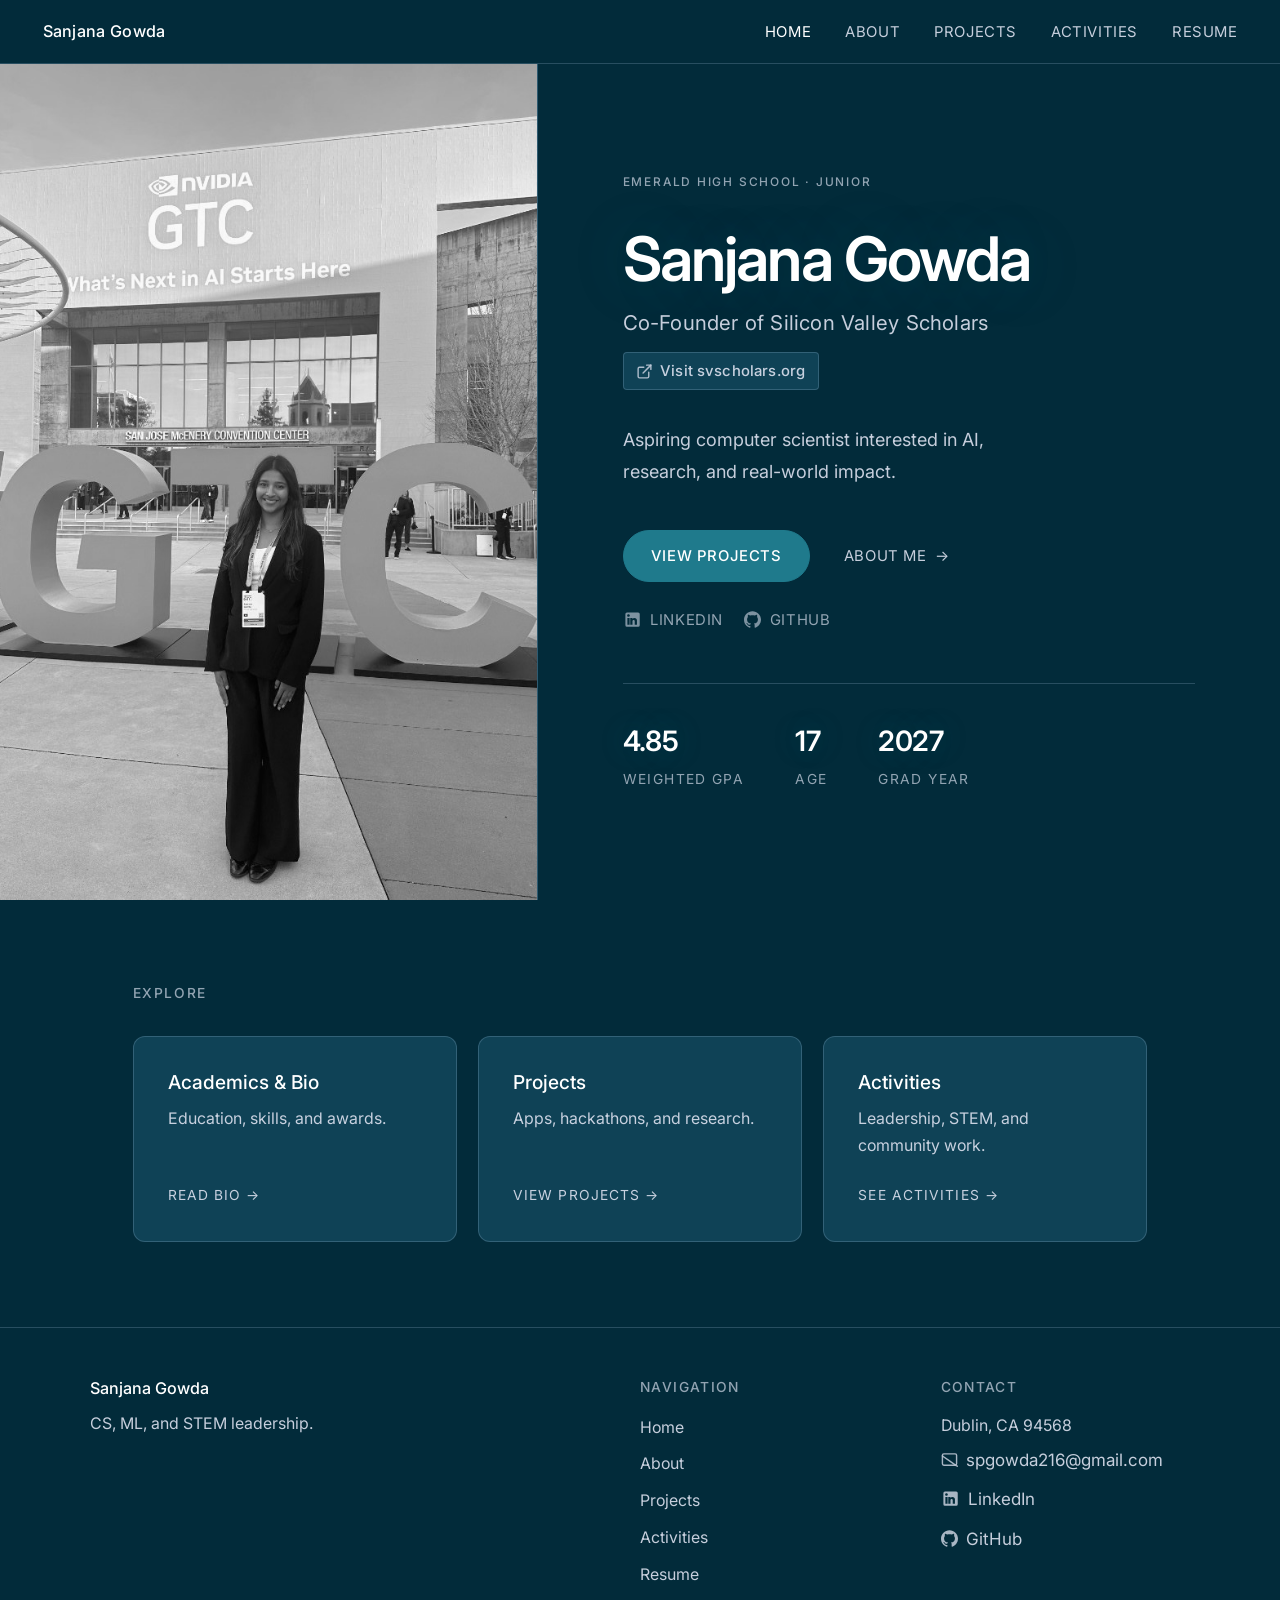
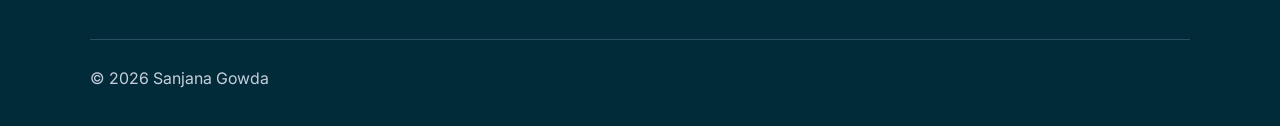
==== commit efad3bfb: "Polish portfolio copy, typography, and visual styling for readability. Tighten site-wide text, remov" ====
--- a/index.html
+++ b/index.html
@@ -5,7 +5,7 @@
   <meta name="viewport" content="width=device-width, initial-scale=1.0">
   <title>Sanjana Gowda | Portfolio</title>
   <meta name="description" content="Sanjana Gowda's professional academic and computer science portfolio. Showcasing machine learning research, software apps, leadership, and accolades.">
-  <link rel="stylesheet" href="css/style.css">
+  <link rel="stylesheet" href="css/style.css?v=3">
   <link rel="stylesheet" href="css/icons.css">
   <link rel="stylesheet" href="css/home.css">
 </head>
@@ -42,16 +42,16 @@
         <div class="hero-heading">
           <h1>Sanjana Gowda</h1>
           <p class="hero-tagline">
-            Founder of Silicon Valley Scholars
+            Co-Founder of Silicon Valley Scholars
             <a href="http://svscholars.org" target="_blank" rel="noopener" class="hero-tagline-btn link-with-icon">
               <svg class="link-icon" viewBox="0 0 24 24" fill="none" stroke="currentColor" stroke-width="2" stroke-linecap="round" stroke-linejoin="round" aria-hidden="true"><path d="M18 13v6a2 2 0 0 1-2 2H5a2 2 0 0 1-2-2V8a2 2 0 0 1 2-2h6"/><polyline points="15 3 21 3 21 9"/><line x1="10" y1="14" x2="21" y2="3"/></svg>
-              visit svscholars.org
+              Visit svscholars.org
             </a>
           </p>
         </div>
 
         <p class="hero-desc">
-          CS and ML student building apps, research tools, and STEM programs in the Tri-Valley.
+          Aspiring computer scientist interested in AI, research, and real-world impact.
         </p>
 
         <div class="hero-actions">
@@ -61,7 +61,7 @@
 
         <div class="hero-social">
           <a href="https://www.linkedin.com/in/sanjana-gowda-636a73354" target="_blank" rel="noopener" class="link-with-icon">
-            <svg class="link-icon" viewBox="0 0 24 24" fill="currentColor" aria-hidden="true"><path d="M20.447 20.452h-3.554v-5.569c0-1.328-.027-3.037-1.852-3.037-1.853 0-2.136 1.445-2.136 2.939v5.667H9.351V9h3.414v1.561h.046c.477-.9 1.637-1.85 3.37-1.85 3.601 0 4.267 2.37 4.267 5.455v6.286zM5.337 7.433a2 2 0 0 1-2.063-2.065 0-1.138.92-2.063 2.063-2.063 1.14 0 2.064.925 2.064 2.063 0 1.139-.925 2.065-2.064 2.065zm1.782 13.019H3.555V9h3.564v11.452zM22.225 0H1.771C.792 0 0 .774 0 1.729v20.542C0 23.227.792 24 1.771 24h20.451C23.2 24 24 23.227 24 22.271V1.729C24 .774 23.2 0 22.222 0h.003z"/></svg>
+            <svg class="link-icon link-icon--linkedin" viewBox="0 0 24 24" fill="currentColor" aria-hidden="true"><path d="M19 3a2 2 0 0 1 2 2v14a2 2 0 0 1-2 2H5a2 2 0 0 1-2-2V5a2 2 0 0 1 2-2h14m-1.5 15.5v-5.3a3.26 3.26 0 0 0-3.26-3.26c-.85 0-1.84.52-2.32 1.3v-1.11h-2.79v8.37h2.79v-4.66c0-.77.62-1.4 1.39-1.4a1.4 1.4 0 0 1 1.4 1.4v4.66h2.79M6.88 8.56a1.68 1.68 0 0 0 1.68-1.68c0-.93-.75-1.69-1.68-1.69a1.69 1.69 0 0 0-1.69 1.69c0 .93.76 1.68 1.69 1.68m1.39 9.94v-8.37H5.5v8.37h2.77z"/></svg>
             LinkedIn
           </a>
           <a href="https://github.com/sanjugowda216" target="_blank" rel="noopener" class="link-with-icon">
@@ -143,7 +143,7 @@
           </li>
           <li>
             <a href="https://www.linkedin.com/in/sanjana-gowda-636a73354" target="_blank" rel="noopener" class="link-with-icon">
-              <svg class="link-icon" viewBox="0 0 24 24" fill="currentColor" aria-hidden="true"><path d="M20.447 20.452h-3.554v-5.569c0-1.328-.027-3.037-1.852-3.037-1.853 0-2.136 1.445-2.136 2.939v5.667H9.351V9h3.414v1.561h.046c.477-.9 1.637-1.85 3.37-1.85 3.601 0 4.267 2.37 4.267 5.455v6.286zM5.337 7.433a2 2 0 0 1-2.063-2.065 0-1.138.92-2.063 2.063-2.063 1.14 0 2.064.925 2.064 2.063 0 1.139-.925 2.065-2.064 2.065zm1.782 13.019H3.555V9h3.564v11.452zM22.225 0H1.771C.792 0 0 .774 0 1.729v20.542C0 23.227.792 24 1.771 24h20.451C23.2 24 24 23.227 24 22.271V1.729C24 .774 23.2 0 22.222 0h.003z"/></svg>
+              <svg class="link-icon link-icon--linkedin" viewBox="0 0 24 24" fill="currentColor" aria-hidden="true"><path d="M19 3a2 2 0 0 1 2 2v14a2 2 0 0 1-2 2H5a2 2 0 0 1-2-2V5a2 2 0 0 1 2-2h14m-1.5 15.5v-5.3a3.26 3.26 0 0 0-3.26-3.26c-.85 0-1.84.52-2.32 1.3v-1.11h-2.79v8.37h2.79v-4.66c0-.77.62-1.4 1.39-1.4a1.4 1.4 0 0 1 1.4 1.4v4.66h2.79M6.88 8.56a1.68 1.68 0 0 0 1.68-1.68c0-.93-.75-1.69-1.68-1.69a1.69 1.69 0 0 0-1.69 1.69c0 .93.76 1.68 1.69 1.68m1.39 9.94v-8.37H5.5v8.37h2.77z"/></svg>
               LinkedIn
             </a>
           </li>
--- a/css/style.css
+++ b/css/style.css
@@ -21,13 +21,21 @@
   --accent-inverse: var(--ink);
 
   /* Effects */
-  --glow: none;
-  --shadow-soft: none;
+  --glow-teal: 0 0 24px rgba(31, 122, 140, 0.35);
+  --glow-soft: 0 0 40px rgba(31, 122, 140, 0.1);
+  --glow-card: 0 8px 32px rgba(0, 0, 0, 0.18), 0 0 20px rgba(31, 122, 140, 0.1);
+  --shadow-soft: 0 4px 24px rgba(0, 0, 0, 0.12);
   --radius: 12px;
 
   --max-width: 1100px;
   --header-height: 64px;
   --transition: 0.2s ease;
+
+  /* Typography */
+  --text-body: 1.0625rem;
+  --text-body-sm: 0.9375rem;
+  --text-caption: 0.875rem;
+  --text-label: 0.8125rem;
 }
 
 *, *::before, *::after {
@@ -38,7 +46,7 @@
 
 html {
   scroll-behavior: smooth;
-  font-size: 16px;
+  font-size: 17px;
 }
 
 body {
@@ -46,7 +54,7 @@
   background-color: var(--bg);
   color: var(--text);
   min-height: 100vh;
-  line-height: 1.6;
+  line-height: 1.65;
   overflow-x: hidden;
 }
 
@@ -59,6 +67,7 @@
 p {
   color: var(--text-secondary);
   font-weight: 400;
+  font-size: var(--text-body-sm);
 }
 
 a {
@@ -98,12 +107,13 @@
   border: 1px solid var(--border);
   border-radius: var(--radius);
   padding: 2rem;
-  transition: border-color var(--transition);
+  transition: border-color var(--transition), box-shadow var(--transition);
 }
 
 .glass-card:hover,
 .panel:hover {
-  border-color: var(--border-light);
+  border-color: rgba(31, 122, 140, 0.4);
+  box-shadow: var(--glow-card);
 }
 
 /* Header */
@@ -141,7 +151,7 @@
 }
 
 .nav-link {
-  font-size: 0.8rem;
+  font-size: var(--text-caption);
   font-weight: 400;
   letter-spacing: 0.04em;
   text-transform: uppercase;
@@ -196,16 +206,17 @@
 }
 
 .page-header h1 {
-  font-size: 2.25rem;
+  font-size: 2.35rem;
   font-weight: 600;
   letter-spacing: -0.02em;
   margin-bottom: 0.5rem;
+  text-shadow: 0 0 48px rgba(31, 122, 140, 0.18);
 }
 
 .page-header p {
-  font-size: 0.95rem;
+  font-size: var(--text-body);
   max-width: 520px;
-  line-height: 1.65;
+  line-height: 1.7;
 }
 
 .page-header--split {
@@ -265,7 +276,7 @@
 }
 
 .section-title {
-  font-size: 0.75rem;
+  font-size: var(--text-label);
   font-weight: 500;
   letter-spacing: 0.12em;
   text-transform: uppercase;
@@ -283,14 +294,14 @@
   align-items: center;
   justify-content: center;
   gap: 0.5rem;
-  padding: 0.7rem 1.5rem;
+  padding: 0.75rem 1.6rem;
   font-family: inherit;
   font-weight: 500;
-  font-size: 0.8rem;
+  font-size: var(--text-caption);
   letter-spacing: 0.04em;
   text-transform: uppercase;
   cursor: pointer;
-  transition: background var(--transition), color var(--transition), border-color var(--transition);
+  transition: background var(--transition), color var(--transition), border-color var(--transition), box-shadow var(--transition);
   border: 1px solid transparent;
   border-radius: 999px;
 }
@@ -299,12 +310,14 @@
   background: var(--teal);
   color: var(--white);
   border-color: var(--teal);
+  box-shadow: 0 0 0 rgba(31, 122, 140, 0);
 }
 
 .btn-primary:hover {
   background: #268fa3;
   border-color: #268fa3;
   color: var(--white);
+  box-shadow: var(--glow-teal);
 }
 
 .btn-secondary {
@@ -314,17 +327,18 @@
 }
 
 .btn-secondary:hover {
-  border-color: var(--border-light);
+  border-color: rgba(31, 122, 140, 0.45);
   background: var(--bg-elevated);
+  box-shadow: 0 0 18px rgba(31, 122, 140, 0.12);
 }
 
 /* Badges */
 .badge {
   display: inline-block;
-  padding: 0.25rem 0.6rem;
+  padding: 0.3rem 0.65rem;
   border: 1px solid var(--border);
   color: var(--text-secondary);
-  font-size: 0.7rem;
+  font-size: var(--text-label);
   font-weight: 500;
   letter-spacing: 0.04em;
   text-transform: uppercase;
@@ -359,14 +373,14 @@
 }
 
 .footer-brand p {
-  font-size: 0.85rem;
+  font-size: var(--text-body-sm);
   max-width: 280px;
-  line-height: 1.6;
+  line-height: 1.65;
 }
 
 .footer-links h4,
 .footer-contact h4 {
-  font-size: 0.7rem;
+  font-size: var(--text-label);
   font-weight: 500;
   letter-spacing: 0.1em;
   text-transform: uppercase;
@@ -383,7 +397,7 @@
 }
 
 .footer-links a {
-  font-size: 0.85rem;
+  font-size: var(--text-body-sm);
   color: var(--text-secondary);
 }
 
@@ -392,7 +406,7 @@
 }
 
 .footer-contact p {
-  font-size: 0.85rem;
+  font-size: var(--text-body-sm);
   margin-bottom: 0.4rem;
   color: var(--text-secondary);
 }
@@ -409,7 +423,7 @@
   display: flex;
   justify-content: space-between;
   align-items: center;
-  font-size: 0.75rem;
+  font-size: var(--text-caption);
   color: var(--text-muted);
 }
 
--- a/css/icons.css
+++ b/css/icons.css
@@ -16,6 +16,11 @@
   opacity: 0.85;
 }
 
+.link-icon--linkedin {
+  width: 1.125rem;
+  height: 1.125rem;
+}
+
 .footer-contact .contact-links {
   list-style: none;
 }
@@ -31,10 +36,16 @@
 }
 
 .hero-social .link-with-icon {
-  font-size: 0.8rem;
+  font-size: var(--text-caption);
   letter-spacing: 0.04em;
   text-transform: uppercase;
   color: var(--text-muted);
+  transition: color var(--transition), text-shadow var(--transition);
+}
+
+.hero-social .link-with-icon:hover {
+  color: var(--text);
+  text-shadow: 0 0 16px rgba(31, 122, 140, 0.25);
 }
 
 .btn .btn-icon {
--- a/css/home.css
+++ b/css/home.css
@@ -74,11 +74,12 @@
 }
 
 .hero-heading h1 {
-  font-size: clamp(2.25rem, 4.5vw, 3.75rem);
+  font-size: clamp(2.35rem, 4.8vw, 4rem);
   font-weight: 600;
   letter-spacing: -0.03em;
   line-height: 1.1;
   margin-bottom: 0.75rem;
+  text-shadow: 0 0 60px rgba(31, 122, 140, 0.22);
 }
 
 .hero-tagline {
@@ -86,7 +87,7 @@
   flex-wrap: wrap;
   align-items: center;
   gap: 0.75rem;
-  font-size: clamp(0.95rem, 1.8vw, 1.1rem);
+  font-size: clamp(1.05rem, 1.9vw, 1.2rem);
   font-weight: 400;
   letter-spacing: 0.01em;
   color: var(--text-secondary);
@@ -96,8 +97,8 @@
   display: inline-flex;
   align-items: center;
   gap: 0.4rem;
-  padding: 0.3rem 0.65rem;
-  font-size: 0.65rem;
+  padding: 0.35rem 0.75rem;
+  font-size: var(--text-caption);
   font-weight: 500;
   letter-spacing: 0.01em;
   text-transform: none;
@@ -110,13 +111,14 @@
 
 .hero-tagline-btn:hover {
   color: var(--text);
-  border-color: var(--border-light);
+  border-color: rgba(31, 122, 140, 0.45);
+  box-shadow: 0 0 16px rgba(31, 122, 140, 0.15);
 }
 
 .hero-desc {
-  font-size: 0.9rem;
-  line-height: 1.7;
-  max-width: 400px;
+  font-size: var(--text-body);
+  line-height: 1.75;
+  max-width: 440px;
   margin-bottom: 2.5rem;
   color: var(--text-secondary);
 }
@@ -129,7 +131,7 @@
 }
 
 .hero-link {
-  font-size: 0.8rem;
+  font-size: var(--text-caption);
   letter-spacing: 0.04em;
   text-transform: uppercase;
   color: var(--text-secondary);
@@ -161,14 +163,15 @@
 
 .hero-stat .val {
   display: block;
-  font-size: 1.5rem;
+  font-size: 1.65rem;
   font-weight: 600;
   color: var(--text);
   letter-spacing: -0.02em;
+  text-shadow: 0 0 28px rgba(31, 122, 140, 0.3);
 }
 
 .hero-stat .label {
-  font-size: 0.65rem;
+  font-size: var(--text-label);
   letter-spacing: 0.1em;
   text-transform: uppercase;
   color: var(--text-muted);
@@ -196,28 +199,30 @@
   display: flex;
   flex-direction: column;
   min-height: 200px;
-  transition: border-color var(--transition);
+  transition: border-color var(--transition), box-shadow var(--transition), transform var(--transition);
 }
 
 .explore-card:hover {
-  border-color: var(--border-light);
+  border-color: rgba(31, 122, 140, 0.4);
+  box-shadow: var(--glow-card);
+  transform: translateY(-2px);
 }
 
 .explore-card h3 {
-  font-size: 1rem;
+  font-size: 1.125rem;
   font-weight: 500;
   margin-bottom: 0.75rem;
 }
 
 .explore-card p {
-  font-size: 0.85rem;
-  line-height: 1.6;
+  font-size: var(--text-body-sm);
+  line-height: 1.65;
   flex-grow: 1;
   margin-bottom: 1.5rem;
 }
 
 .explore-card .link {
-  font-size: 0.7rem;
+  font-size: var(--text-label);
   letter-spacing: 0.08em;
   text-transform: uppercase;
   color: var(--text-secondary);
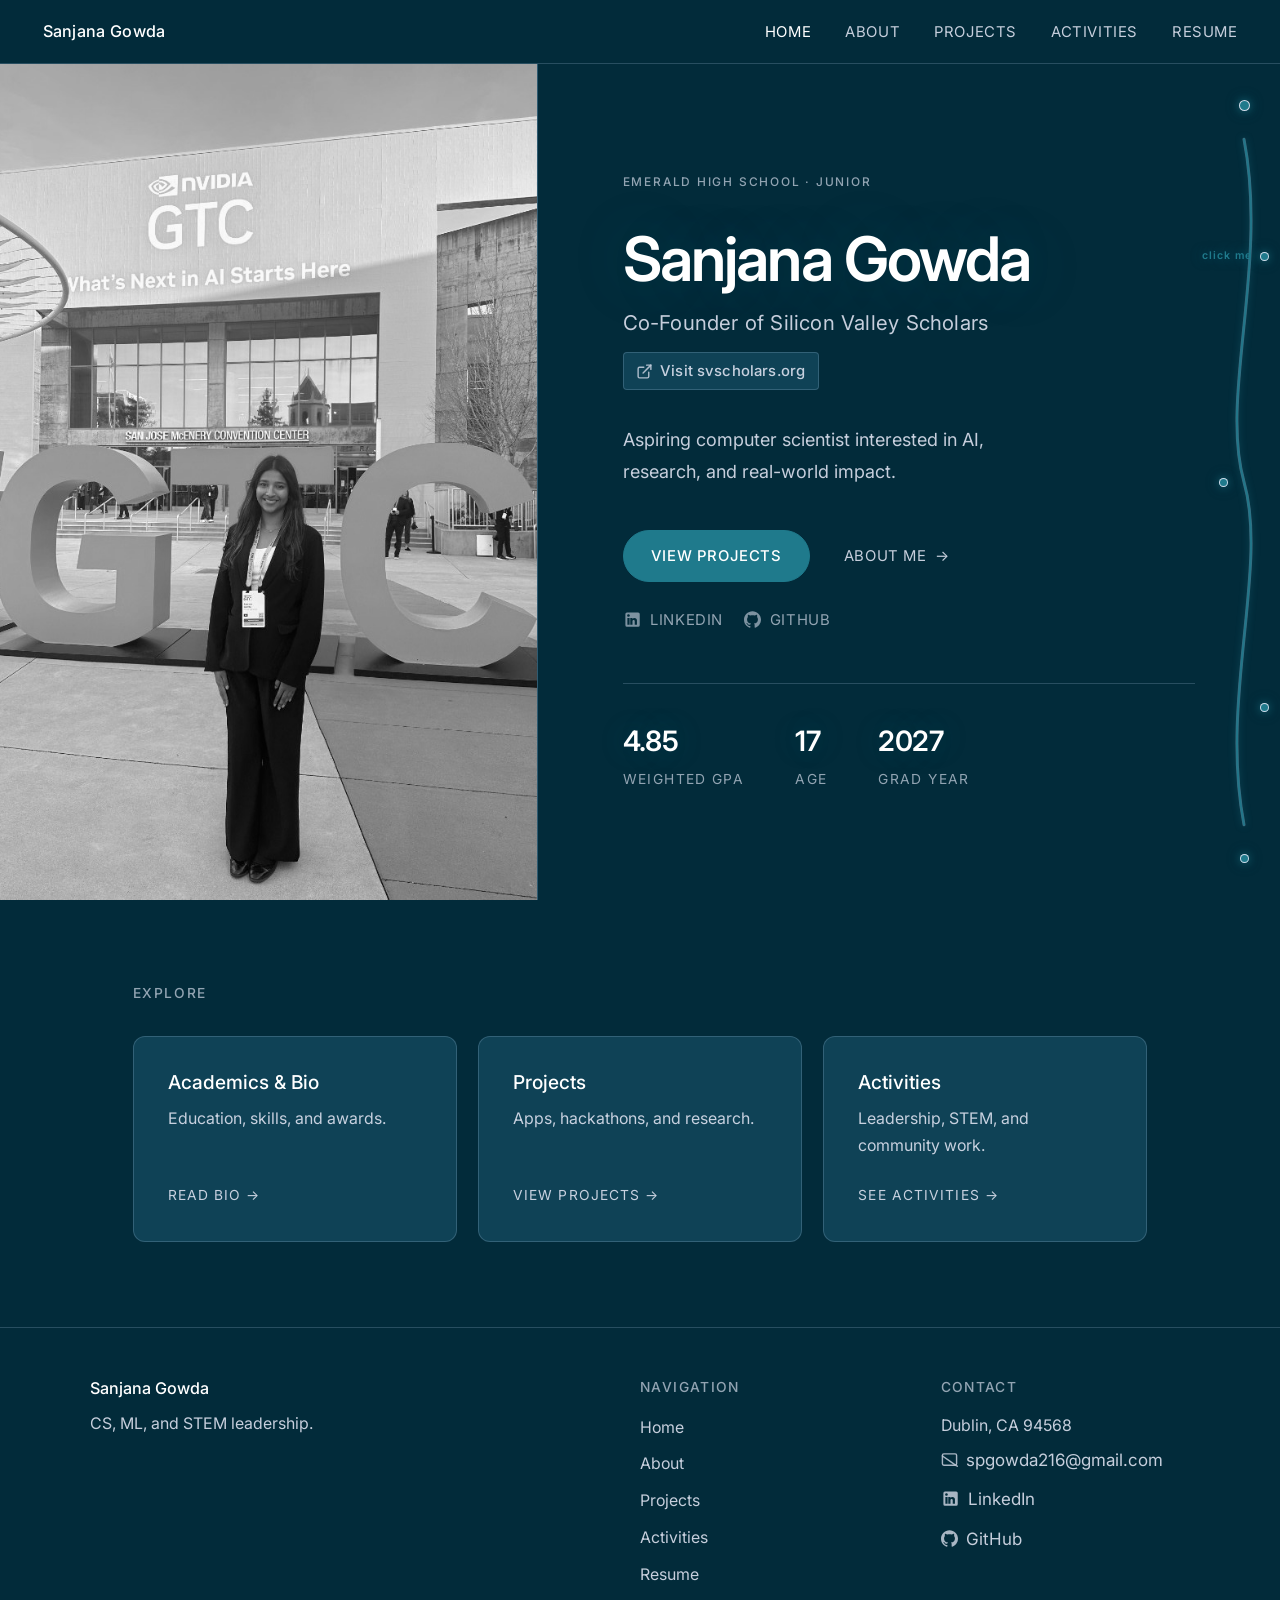
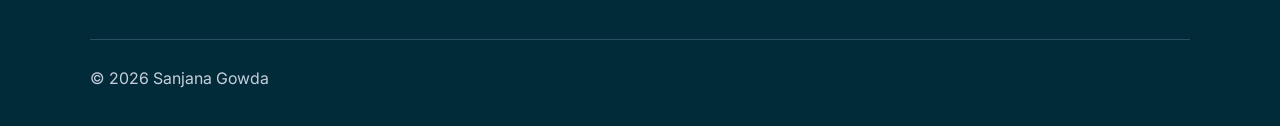
==== commit 7a8e9a34: "Add site-wide wavy path navigation overlay on all pages. Fixed overlay with glowy clickable dots gui" ====
--- a/index.html
+++ b/index.html
@@ -5,11 +5,27 @@
   <meta name="viewport" content="width=device-width, initial-scale=1.0">
   <title>Sanjana Gowda | Portfolio</title>
   <meta name="description" content="Sanjana Gowda's professional academic and computer science portfolio. Showcasing machine learning research, software apps, leadership, and accolades.">
-  <link rel="stylesheet" href="css/style.css?v=3">
+  <link rel="stylesheet" href="css/style.css?v=4">
+  <link rel="stylesheet" href="css/path-nav.css?v=3">
   <link rel="stylesheet" href="css/icons.css">
-  <link rel="stylesheet" href="css/home.css">
+  <link rel="stylesheet" href="css/home.css?v=2">
 </head>
 <body class="home-page">
+
+  <nav class="site-path-nav" id="site-path-nav" aria-label="Site navigation path">
+    <svg class="site-path-svg" viewBox="0 0 100 1000" preserveAspectRatio="xMidYMid meet" aria-hidden="true">
+      <path class="site-path-curve site-path-curve--bg" d="M 50 24 C 84 200, 16 380, 50 500 C 84 620, 16 800, 50 976" />
+      <path class="site-path-curve site-path-curve--glow" d="M 50 24 C 84 200, 16 380, 50 500 C 84 620, 16 800, 50 976" />
+    </svg>
+    <p class="site-path-hint" id="site-path-hint" aria-hidden="true">click me</p>
+    <ol class="site-path-stops">
+      <li><a href="index.html" class="site-path-stop" style="--x: 50%; --y: 5%" aria-label="Home"><span class="site-path-ring" aria-hidden="true"></span><span class="site-path-ring site-path-ring--delay" aria-hidden="true"></span><span class="site-path-dot" aria-hidden="true"></span></a></li>
+      <li><a href="about.html" class="site-path-stop" style="--x: 78%; --y: 23%" aria-label="About"><span class="site-path-ring" aria-hidden="true"></span><span class="site-path-ring site-path-ring--delay" aria-hidden="true"></span><span class="site-path-dot" aria-hidden="true"></span></a></li>
+      <li><a href="projects.html" class="site-path-stop" style="--x: 22%; --y: 50%" aria-label="Projects"><span class="site-path-ring" aria-hidden="true"></span><span class="site-path-ring site-path-ring--delay" aria-hidden="true"></span><span class="site-path-dot" aria-hidden="true"></span></a></li>
+      <li><a href="activities.html" class="site-path-stop" style="--x: 78%; --y: 77%" aria-label="Activities"><span class="site-path-ring" aria-hidden="true"></span><span class="site-path-ring site-path-ring--delay" aria-hidden="true"></span><span class="site-path-dot" aria-hidden="true"></span></a></li>
+      <li><a href="resume.html" class="site-path-stop" style="--x: 50%; --y: 95%" aria-label="Resume"><span class="site-path-ring" aria-hidden="true"></span><span class="site-path-ring site-path-ring--delay" aria-hidden="true"></span><span class="site-path-dot" aria-hidden="true"></span></a></li>
+    </ol>
+  </nav>
 
   <header class="header-nav" id="main-header">
     <a href="index.html" class="logo" id="logo-home">Sanjana Gowda</a>
@@ -161,6 +177,6 @@
     </div>
   </footer>
 
-  <script src="js/main.js"></script>
+  <script src="js/main.js?v=3"></script>
 </body>
 </html>
--- a/css/path-nav.css
+++ b/css/path-nav.css
@@ -0,0 +1,236 @@
+/* Site-wide wavy path overlay (right edge) */
+
+.site-path-nav {
+  position: fixed;
+  top: var(--header-height);
+  right: 0;
+  bottom: 0;
+  width: 72px;
+  z-index: 1100;
+  pointer-events: none;
+  padding: 1rem 0.15rem 2rem;
+}
+
+.site-path-svg {
+  position: absolute;
+  inset: 0;
+  width: 100%;
+  height: 100%;
+  overflow: visible;
+}
+
+.site-path-curve {
+  fill: none;
+  stroke-linecap: round;
+  vector-effect: non-scaling-stroke;
+}
+
+.site-path-curve--bg {
+  stroke: rgba(191, 219, 247, 0.35);
+  stroke-width: 3;
+}
+
+.site-path-curve--glow {
+  stroke: rgba(31, 122, 140, 0.85);
+  stroke-width: 2;
+  filter: drop-shadow(0 0 5px rgba(31, 122, 140, 0.75));
+  stroke-dasharray: 1400;
+  stroke-dashoffset: 1400;
+  animation: sitePathDraw 2.5s ease forwards 0.15s;
+}
+
+@keyframes sitePathDraw {
+  to { stroke-dashoffset: 0; }
+}
+
+.site-path-stops {
+  list-style: none;
+  position: absolute;
+  inset: 0;
+  margin: 0;
+  padding: 0;
+}
+
+.site-path-stops li {
+  position: absolute;
+  inset: 0;
+  pointer-events: none;
+}
+
+.site-path-stop {
+  position: absolute;
+  left: var(--x);
+  top: var(--y);
+  transform: translate(-50%, -50%);
+  display: block;
+  width: 28px;
+  height: 28px;
+  text-decoration: none;
+  pointer-events: auto;
+  cursor: pointer;
+}
+
+.site-path-dot {
+  position: absolute;
+  top: 50%;
+  left: 50%;
+  width: 9px;
+  height: 9px;
+  margin: -4.5px 0 0 -4.5px;
+  border-radius: 50%;
+  background: var(--teal);
+  border: 1.5px solid rgba(225, 229, 242, 0.9);
+  box-shadow:
+    0 0 8px rgba(31, 122, 140, 0.65),
+    0 0 16px rgba(31, 122, 140, 0.3);
+  transition:
+    transform 0.25s ease,
+    border-color 0.25s ease,
+    background 0.25s ease;
+}
+
+.site-path-ring {
+  position: absolute;
+  top: 50%;
+  left: 50%;
+  width: 9px;
+  height: 9px;
+  margin: -4.5px 0 0 -4.5px;
+  border-radius: 50%;
+  border: 1.5px solid rgba(31, 122, 140, 0.65);
+  pointer-events: none;
+  animation: sitePathRadiate 2.2s ease-out infinite;
+}
+
+.site-path-ring--delay {
+  animation-delay: 1.1s;
+}
+
+.site-path-stop:not(.is-active) .site-path-dot {
+  animation: siteDotRadiate 2.4s ease-out infinite;
+}
+
+.site-path-stops li:nth-child(1) .site-path-stop:not(.is-active) .site-path-dot { animation-delay: 0s; }
+.site-path-stops li:nth-child(2) .site-path-stop:not(.is-active) .site-path-dot { animation-delay: 0.45s; }
+.site-path-stops li:nth-child(3) .site-path-stop:not(.is-active) .site-path-dot { animation-delay: 0.9s; }
+.site-path-stops li:nth-child(4) .site-path-stop:not(.is-active) .site-path-dot { animation-delay: 1.35s; }
+.site-path-stops li:nth-child(5) .site-path-stop:not(.is-active) .site-path-dot { animation-delay: 1.8s; }
+
+@keyframes sitePathRadiate {
+  0% {
+    transform: scale(1);
+    opacity: 0.7;
+  }
+  100% {
+    transform: scale(3);
+    opacity: 0;
+  }
+}
+
+@keyframes siteDotRadiate {
+  0% {
+    box-shadow:
+      0 0 0 0 rgba(31, 122, 140, 0.55),
+      0 0 10px rgba(31, 122, 140, 0.45);
+  }
+  70% {
+    box-shadow:
+      0 0 0 12px rgba(31, 122, 140, 0),
+      0 0 14px rgba(31, 122, 140, 0.55);
+  }
+  100% {
+    box-shadow:
+      0 0 0 0 rgba(31, 122, 140, 0),
+      0 0 8px rgba(31, 122, 140, 0.4);
+  }
+}
+
+.site-path-stop:hover .site-path-dot,
+.site-path-stop:focus-visible .site-path-dot {
+  transform: scale(1.3);
+  background: #268fa3;
+  box-shadow:
+    0 0 0 5px rgba(31, 122, 140, 0.12),
+    0 0 16px rgba(31, 122, 140, 0.75),
+    0 0 32px rgba(31, 122, 140, 0.35);
+}
+
+.site-path-stop.is-active .site-path-ring {
+  display: none;
+}
+
+.site-path-stop.is-active .site-path-dot {
+  width: 11px;
+  height: 11px;
+  margin: -5.5px 0 0 -5.5px;
+  background: var(--teal);
+  animation: siteDotActive 2.2s ease-in-out infinite !important;
+}
+
+@keyframes siteDotActive {
+  0%, 100% {
+    box-shadow:
+      0 0 0 6px rgba(31, 122, 140, 0.1),
+      0 0 14px rgba(31, 122, 140, 0.7),
+      0 0 28px rgba(31, 122, 140, 0.3);
+  }
+  50% {
+    box-shadow:
+      0 0 0 10px rgba(31, 122, 140, 0.05),
+      0 0 22px rgba(31, 122, 140, 0.9),
+      0 0 40px rgba(31, 122, 140, 0.38);
+  }
+}
+
+.site-path-stop:focus-visible {
+  outline: none;
+}
+
+.site-path-stop:focus-visible .site-path-dot {
+  outline: 2px solid var(--sky);
+  outline-offset: 3px;
+}
+
+.site-path-hint {
+  position: absolute;
+  transform: translateX(calc(-100% - 12px)) translateY(-50%);
+  font-size: 0.62rem;
+  font-weight: 600;
+  letter-spacing: 0.1em;
+  text-transform: lowercase;
+  color: var(--teal);
+  white-space: nowrap;
+  pointer-events: none;
+  text-shadow: 0 0 12px rgba(31, 122, 140, 0.75);
+  animation: siteHintPulse 1.8s ease-in-out infinite;
+  transition: opacity 0.4s ease;
+}
+
+.site-path-hint.is-hidden {
+  opacity: 0;
+  animation: none;
+}
+
+@keyframes siteHintPulse {
+  0%, 100% { opacity: 0.55; }
+  50% { opacity: 1; }
+}
+
+@media (max-width: 640px) {
+  .site-path-nav {
+    display: none;
+  }
+}
+
+@media (prefers-reduced-motion: reduce) {
+  .site-path-curve--glow,
+  .site-path-ring,
+  .site-path-dot,
+  .site-path-hint {
+    animation: none !important;
+  }
+
+  .site-path-curve--glow {
+    stroke-dashoffset: 0;
+  }
+}
